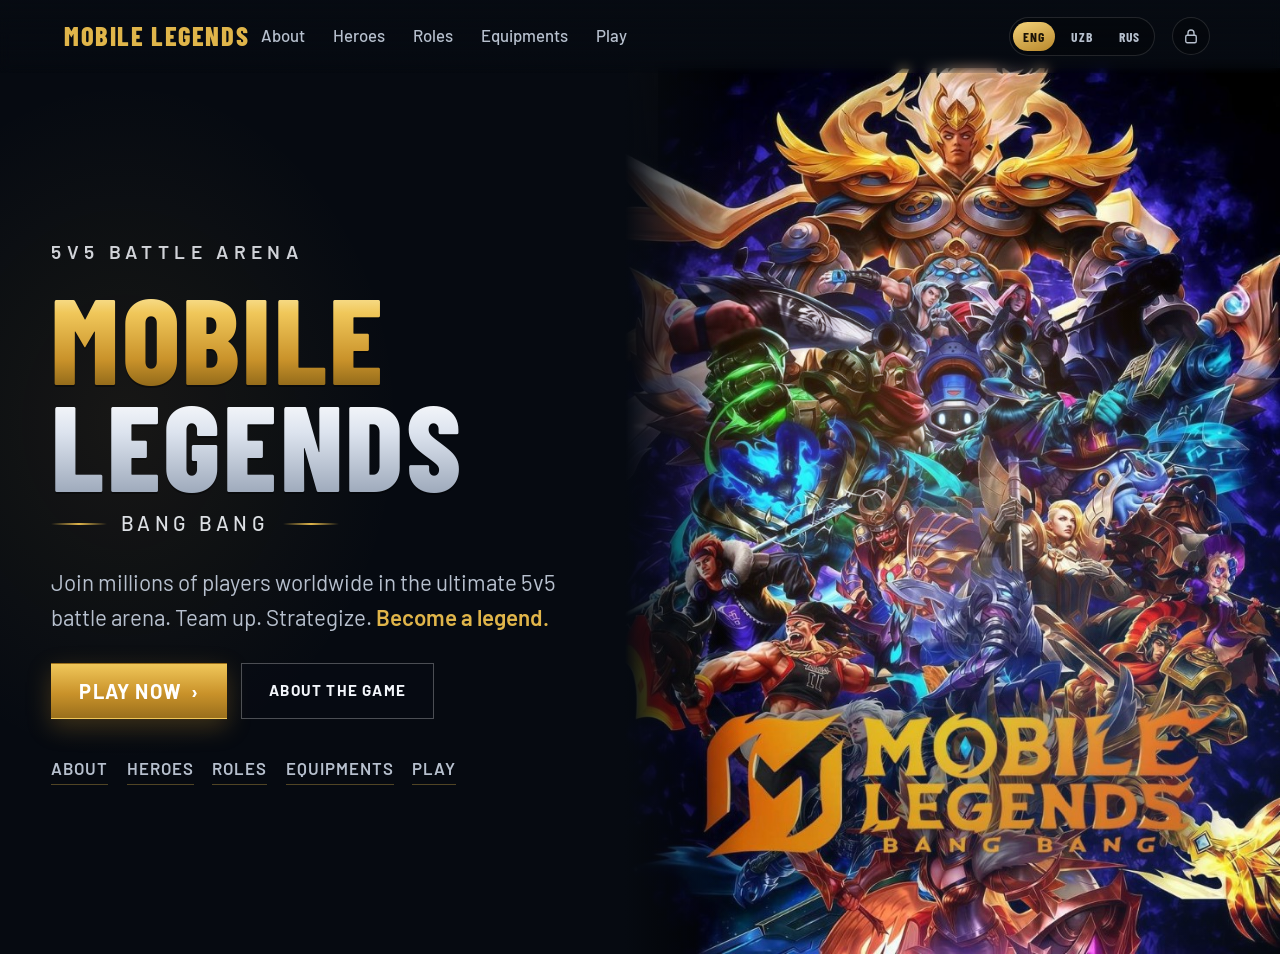
==== index.html @ d1e8678b "Add Mobile Legends fan site with admin panel." ====
<!DOCTYPE html>
<html lang="en">
<head>
  <meta charset="UTF-8" />
  <meta name="viewport" content="width=device-width, initial-scale=1.0" />
  <title>Mobile Legends — Bang Bang</title>
  <meta name="description" content="Mobile Legends: Bang Bang — the ultimate 5v5 battle arena." />
  <link rel="preconnect" href="https://fonts.googleapis.com" />
  <link rel="preconnect" href="https://fonts.gstatic.com" crossorigin />
  <link href="https://fonts.googleapis.com/css2?family=Barlow+Condensed:wght@600;700;800&family=Barlow:wght@300;400;500;600;700&display=swap" rel="stylesheet" />
  <link rel="stylesheet" href="styles.css?v=admin-ico1" />
</head>
<body class="page-home">
  <header class="site-header">
    <a class="logo" href="index.html">Mobile Legends</a>
    <nav class="nav" id="mainNav">
      <a href="oyun.html" data-i18n="nav_about">About</a>
      <a href="qahramonlar.html" data-i18n="nav_heroes">Heroes</a>
      <a href="rollar.html" data-i18n="nav_roles">Roles</a>
      <a href="guide.html" data-i18n="nav_equip">Equipments</a>
      <a href="boshlash.html" data-i18n="nav_play">Play</a>
    </nav>
    <div class="lang-switch" role="group" aria-label="Language">
      <span class="lang-switch-label">Language</span>
      <button type="button" class="lang-btn" data-lang="en" aria-pressed="true">ENG</button>
      <button type="button" class="lang-btn" data-lang="uz" aria-pressed="false">UZB</button>
      <button type="button" class="lang-btn" data-lang="ru" aria-pressed="false">RUS</button>
    </div>
    <button class="menu-btn" type="button" id="menuBtn" aria-label="Menu" aria-expanded="false" aria-controls="mainNav">
      <span></span><span></span><span></span>
    </button>
  </header>

  <main>
    <section class="stage">
      <div class="stage-left">
        <div class="copy">
          <p class="eyebrow" data-i18n="eyebrow">5V5 Battle Arena</p>
          <h1 class="title">
            <span class="title-gold">Mobile</span>
            <span class="title-silver">Legends</span>
          </h1>
          <p class="bang"><span></span> Bang Bang <span></span></p>
          <p class="lead" data-i18n-lead>
            Join millions of players worldwide in the ultimate 5v5 battle arena.
            Team up. Strategize. <em>Become a legend.</em>
          </p>
          <div class="actions">
            <a class="btn btn-play" href="boshlash.html"><span data-i18n="btn_play">Play Now</span> <span data-i18n-keep>›</span></a>
            <a class="btn btn-store" href="oyun.html" data-i18n="btn_about">About the Game</a>
          </div>
          <div class="home-links">
            <a href="oyun.html" data-i18n="nav_about">About</a>
            <a href="qahramonlar.html" data-i18n="nav_heroes">Heroes</a>
            <a href="rollar.html" data-i18n="nav_roles">Roles</a>
            <a href="guide.html" data-i18n="nav_equip">Equipments</a>
            <a href="boshlash.html" data-i18n="nav_play">Play</a>
          </div>
        </div>
      </div>
      <div class="stage-right" aria-hidden="true">
        <img class="poster" src="images/heroes-poster.png" alt="" />
        <div class="poster-glow"></div>
        <div class="poster-shine"></div>
        <div class="fx-embers">
          <span></span><span></span><span></span><span></span>
          <span></span><span></span><span></span><span></span>
        </div>
      </div>
    </section>
  </main>

  <script src="script.js"></script>
  <script src="i18n.js?v=admin-ico1"></script>
</body>
</html>
---- styles.css ----
:root {
  --bg: #070b12;
  --bg-2: #0c121c;
  --ink: #f3f6fb;
  --muted: #b7c0ce;
  --gold: #e0b54a;
  --gold-2: #f3d27a;
  --gold-deep: #b8872a;
  --teal: #2ec4b6;
  --line: rgba(255, 255, 255, 0.12);
  --font-display: "Barlow Condensed", sans-serif;
  --font-body: "Barlow", sans-serif;
  --pad: clamp(1.5rem, 5vw, 4.5rem);
  --max: 1480px;
}

*,
*::before,
*::after {
  box-sizing: border-box;
  margin: 0;
  padding: 0;
}

html {
  scroll-behavior: smooth;
}

body {
  font-family: var(--font-body);
  color: var(--ink);
  background: var(--bg);
  overflow-x: hidden;
  line-height: 1.55;
}

a {
  color: inherit;
  text-decoration: none;
}

img {
  display: block;
  max-width: 100%;
}

/* Top nav — birinchi versiya */
.site-header {
  position: fixed;
  top: 0;
  left: 0;
  right: 0;
  z-index: 40;
  display: flex;
  align-items: center;
  justify-content: space-between;
  gap: 0.75rem;
  padding: 1rem var(--pad);
  background: linear-gradient(180deg, rgba(7, 11, 18, 0.95), rgba(7, 11, 18, 0));
  backdrop-filter: blur(6px);
}

.logo {
  font-family: var(--font-display);
  font-size: 1.65rem;
  font-weight: 800;
  letter-spacing: 0.06em;
  text-transform: uppercase;
  color: var(--gold);
}

.nav {
  display: flex;
  gap: 1.75rem;
  font-size: 1.05rem;
  font-weight: 500;
  color: var(--muted);
}

.nav a {
  cursor: pointer;
  padding: 0.35rem 0;
  border-bottom: 2px solid transparent;
  transition: color 0.2s ease, border-color 0.2s ease;
}

.nav a:hover,
.nav a.is-active {
  color: var(--gold);
  border-bottom-color: var(--gold);
}

.menu-btn {
  display: none;
  width: 42px;
  height: 42px;
  border: 1px solid var(--line);
  background: transparent;
  border-radius: 8px;
  flex-direction: column;
  justify-content: center;
  align-items: center;
  gap: 5px;
  cursor: pointer;
}

.menu-btn span {
  width: 18px;
  height: 2px;
  background: var(--ink);
}

.lang-switch {
  display: inline-flex;
  align-items: center;
  gap: 0.35rem;
  margin-left: auto;
  margin-right: 0.35rem;
  padding: 0.2rem;
  border: 1px solid var(--line);
  border-radius: 999px;
  background: rgba(0, 0, 0, 0.25);
  flex-shrink: 0;
}

.lang-switch-label {
  display: none;
}

.lang-btn {
  appearance: none;
  border: 0;
  background: transparent;
  color: var(--muted);
  font-family: var(--font-display);
  font-size: 0.85rem;
  font-weight: 700;
  letter-spacing: 0.06em;
  padding: 0.4rem 0.65rem;
  border-radius: 999px;
  cursor: pointer;
  transition: color 0.15s ease, background 0.15s ease;
}

.lang-btn:hover {
  color: var(--ink);
}

.lang-btn.is-active {
  color: #1a1206;
  background: linear-gradient(160deg, var(--gold-2), var(--gold-deep));
}

.admin-entry {
  display: inline-flex;
  align-items: center;
  justify-content: center;
  width: 38px;
  height: 38px;
  margin-right: 0.35rem;
  flex-shrink: 0;
  border: 1px solid var(--line);
  border-radius: 999px;
  background: rgba(0, 0, 0, 0.25);
  color: var(--muted);
  transition: color 0.15s ease, border-color 0.15s ease, background 0.15s ease;
}

.admin-entry:hover,
.admin-entry:focus-visible {
  color: var(--gold);
  border-color: rgba(224, 181, 74, 0.55);
  background: rgba(224, 181, 74, 0.1);
}

.admin-entry svg {
  display: block;
}

.site-header.solid {
  background: rgba(7, 11, 18, 0.96);
  border-bottom: 1px solid var(--line);
}

.page {
  padding-top: 4.5rem;
  min-height: calc(100svh - 4.5rem);
}

.page-nav {
  display: flex;
  flex-wrap: wrap;
  gap: 0.85rem;
  margin-top: 2.5rem;
}

.home-links {
  display: flex;
  flex-wrap: wrap;
  gap: 1.15rem;
  margin-top: 2.25rem;
}

.home-links a {
  font-size: 1.05rem;
  font-weight: 600;
  letter-spacing: 0.06em;
  text-transform: uppercase;
  color: var(--muted);
  border-bottom: 1px solid rgba(224, 181, 74, 0.35);
  padding-bottom: 0.2rem;
}

.home-links a:hover {
  color: var(--gold);
}

@media (max-width: 720px) {
  .menu-btn {
    display: flex;
  }

  .lang-btn {
    font-size: 0.75rem;
    padding: 0.35rem 0.5rem;
  }

  .nav {
    display: none;
    position: absolute;
    top: 100%;
    left: 0;
    right: 0;
    flex-direction: column;
    gap: 0;
    padding: 0.5rem 0 1rem;
    background: rgba(7, 11, 18, 0.97);
    border-bottom: 1px solid var(--line);
  }

  .site-header.nav-open .nav {
    display: flex;
  }

  .nav a {
    padding: 0.9rem var(--pad);
    border-bottom: 1px solid var(--line);
  }

  .nav a.is-active {
    border-bottom-color: var(--line);
    background: rgba(224, 181, 74, 0.08);
  }
}

/* Hero stage — two columns, no empty middle */
.stage {
  position: relative;
  min-height: 100svh;
  display: grid;
  grid-template-columns: minmax(0, 1.05fr) minmax(0, 1.1fr);
  align-items: stretch;
  overflow: hidden;
  background: #060a11;
  padding-top: 4.25rem;
}

.stage-left {
  display: flex;
  align-items: center;
  background:
    radial-gradient(ellipse 80% 70% at 20% 40%, rgba(224, 181, 74, 0.08), transparent 55%),
    #060a11;
  z-index: 2;
}

.stage-right {
  position: relative;
  min-height: 100%;
  overflow: hidden;
  background: #0a1018;
}

.stage-right::before {
  content: "";
  position: absolute;
  inset: 0;
  z-index: 2;
  pointer-events: none;
  background: linear-gradient(90deg, #060a11 0%, transparent 18%);
}

.poster,
.poster-wrap .poster {
  width: 100%;
  height: 100%;
  object-fit: cover;
  object-position: center top;
  transform-origin: 55% 35%;
  will-change: transform, filter;
  animation: posterKenBurns 18s ease-in-out infinite alternate;
}

.poster-wrap {
  position: absolute;
  inset: 0;
}

.poster-glow {
  position: absolute;
  inset: -10%;
  pointer-events: none;
  z-index: 1;
  background:
    radial-gradient(circle at 45% 40%, rgba(255, 140, 40, 0.22), transparent 42%),
    radial-gradient(circle at 70% 70%, rgba(80, 140, 255, 0.18), transparent 45%);
  animation: glowPulse 5s ease-in-out infinite alternate;
  mix-blend-mode: screen;
}

.poster-shine {
  position: absolute;
  top: -20%;
  left: -40%;
  width: 45%;
  height: 140%;
  pointer-events: none;
  z-index: 1;
  background: linear-gradient(
    105deg,
    transparent 35%,
    rgba(255, 255, 255, 0.08) 48%,
    rgba(255, 220, 140, 0.14) 50%,
    rgba(255, 255, 255, 0.06) 52%,
    transparent 65%
  );
  animation: shineSweep 7s ease-in-out infinite;
}

.fx-embers {
  position: absolute;
  inset: 0;
  pointer-events: none;
  z-index: 1;
  overflow: hidden;
}

.fx-embers span {
  position: absolute;
  bottom: -8%;
  width: 5px;
  height: 5px;
  border-radius: 50%;
  background: radial-gradient(circle, #ffe29a, #e0b54a 50%, transparent 70%);
  box-shadow: 0 0 10px rgba(224, 181, 74, 0.7);
  opacity: 0;
  animation: emberRise 7s linear infinite;
}

.fx-embers span:nth-child(1) { left: 18%; animation-delay: 0s; animation-duration: 6.5s; }
.fx-embers span:nth-child(2) { left: 32%; width: 4px; height: 4px; animation-delay: 1.2s; animation-duration: 8s; }
.fx-embers span:nth-child(3) { left: 48%; animation-delay: 2.1s; animation-duration: 7.2s; }
.fx-embers span:nth-child(4) { left: 62%; width: 6px; height: 6px; animation-delay: 0.6s; animation-duration: 9s; }
.fx-embers span:nth-child(5) { left: 74%; animation-delay: 3.4s; animation-duration: 6.8s; }
.fx-embers span:nth-child(6) { left: 84%; width: 3px; height: 3px; animation-delay: 4.2s; animation-duration: 7.5s; }
.fx-embers span:nth-child(7) { left: 40%; animation-delay: 5s; animation-duration: 8.4s; }
.fx-embers span:nth-child(8) { left: 56%; width: 4px; height: 4px; animation-delay: 2.8s; animation-duration: 6.2s; }

.stage-bg,
.stage-shade,
.stage-vignette {
  display: none;
}

.copy {
  position: relative;
  z-index: 3;
  width: 100%;
  max-width: 720px;
  padding: clamp(2.5rem, 5vw, 4.5rem) clamp(1.5rem, 4vw, 3.5rem);
  animation: rise 0.9s ease-out both;
}

.eyebrow {
  font-size: clamp(1rem, 1.5vw, 1.2rem);
  font-weight: 600;
  letter-spacing: 0.28em;
  text-transform: uppercase;
  color: rgba(243, 246, 251, 0.85);
  margin-bottom: 1rem;
}

.title {
  font-family: var(--font-display);
  font-weight: 800;
  line-height: 0.88;
  text-transform: uppercase;
  font-size: clamp(4.6rem, 9.5vw, 7.8rem);
  letter-spacing: 0.02em;
}

.title-gold {
  display: block;
  background: linear-gradient(180deg, #fff1b8 0%, #f0c75a 28%, #c9922a 72%, #8a6418 100%);
  -webkit-background-clip: text;
  background-clip: text;
  color: transparent;
  filter: drop-shadow(0 2px 0 rgba(0, 0, 0, 0.35));
}

.title-silver {
  display: block;
  background: linear-gradient(180deg, #ffffff 0%, #dce3ee 40%, #9aa6b8 100%);
  -webkit-background-clip: text;
  background-clip: text;
  color: transparent;
  filter: drop-shadow(0 2px 0 rgba(0, 0, 0, 0.35));
}

.bang {
  display: flex;
  align-items: center;
  gap: 0.85rem;
  margin-top: 0.7rem;
  font-size: clamp(1.05rem, 1.6vw, 1.3rem);
  font-weight: 500;
  letter-spacing: 0.22em;
  text-transform: uppercase;
  color: rgba(243, 246, 251, 0.9);
}

.bang span {
  display: block;
  width: 56px;
  height: 2px;
  background: linear-gradient(90deg, transparent, var(--gold), transparent);
}

.lead {
  margin-top: 1.6rem;
  max-width: 38rem;
  color: var(--muted);
  font-size: clamp(1.15rem, 1.8vw, 1.4rem);
  font-weight: 400;
  line-height: 1.55;
}

.lead em {
  font-style: normal;
  font-weight: 600;
  color: var(--gold);
}

.actions,
.cta-actions {
  display: flex;
  flex-wrap: wrap;
  gap: 0.85rem;
  margin-top: 1.75rem;
}

.btn {
  display: inline-flex;
  align-items: center;
  justify-content: center;
  gap: 0.55rem;
  min-height: 56px;
  padding: 0.9rem 1.7rem;
  font-family: var(--font-body);
  font-size: 0.95rem;
  font-weight: 700;
  letter-spacing: 0.08em;
  text-transform: uppercase;
  border: 1px solid transparent;
  transition: transform 0.2s ease, filter 0.2s ease, border-color 0.2s ease;
}

.btn:hover {
  transform: translateY(-2px);
}

.btn-play {
  color: #fff;
  background: linear-gradient(180deg, #f0c75a, #c9922a 55%, #9a6f1c);
  box-shadow: 0 8px 24px rgba(201, 146, 42, 0.28);
}

.btn-play span {
  font-size: 1.25rem;
  line-height: 1;
}

.btn-store {
  color: var(--ink);
  border-color: rgba(255, 255, 255, 0.28);
  background: rgba(8, 12, 20, 0.55);
}

.btn-store:hover {
  border-color: rgba(240, 199, 90, 0.55);
}

/* Sections */
.section {
  padding: clamp(4rem, 10vw, 7rem) var(--pad);
  position: relative;
}

.section-inner {
  max-width: var(--max);
  margin: 0 auto;
}

.section-eyebrow {
  font-size: 0.95rem;
  font-weight: 600;
  letter-spacing: 0.18em;
  text-transform: uppercase;
  color: var(--teal);
  margin-bottom: 0.85rem;
}

.section h2 {
  font-family: var(--font-display);
  font-size: clamp(2.6rem, 5.5vw, 4rem);
  letter-spacing: 0.04em;
  line-height: 1;
  max-width: 18ch;
  font-weight: 700;
  text-transform: uppercase;
}

.section-lead {
  margin-top: 1.15rem;
  max-width: 48rem;
  color: var(--muted);
  font-weight: 400;
  font-size: clamp(1.12rem, 1.6vw, 1.35rem);
  line-height: 1.6;
}

.about {
  background: linear-gradient(180deg, transparent, rgba(12, 18, 28, 0.9)), var(--bg);
}

.traits {
  list-style: none;
  display: grid;
  grid-template-columns: repeat(3, 1fr);
  gap: 2rem;
  margin-top: 3rem;
  padding-top: 2rem;
  border-top: 1px solid var(--line);
}

.traits strong {
  display: block;
  font-size: 1.05rem;
  margin-bottom: 0.4rem;
  color: var(--gold);
}

.traits span {
  color: var(--muted);
  font-size: 0.95rem;
  font-weight: 300;
}

.heroes {
  background:
    radial-gradient(ellipse 60% 40% at 100% 0%, rgba(46, 196, 182, 0.08), transparent),
    var(--bg-2);
}

.hero-strip {
  display: grid;
  grid-template-columns: repeat(3, 1fr);
  gap: 0;
  margin-top: 3rem;
  border-top: 1px solid var(--line);
}

.hero-chip {
  padding: 1.75rem 1.25rem 1.75rem 0;
  border-bottom: 1px solid var(--line);
  opacity: 0;
  transform: translateY(18px);
  transition: opacity 0.6s ease, transform 0.6s ease;
}

.hero-chip:nth-child(odd) {
  padding-right: 1.75rem;
  border-right: 1px solid var(--line);
}

.hero-chip:nth-child(even) {
  padding-left: 1.75rem;
}

.hero-chip:nth-child(3n) {
  border-right: none;
}

.hero-chip.is-visible {
  opacity: 1;
  transform: none;
}

.chip-img {
  width: 100%;
  aspect-ratio: 1;
  object-fit: cover;
  object-position: top center;
  margin-bottom: 1rem;
  background: #0a1018;
}

.chip-role {
  display: block;
  font-size: 0.75rem;
  letter-spacing: 0.14em;
  text-transform: uppercase;
  color: var(--teal);
  margin-bottom: 0.5rem;
}

.hero-chip h3 {
  font-family: var(--font-display);
  font-size: 1.85rem;
  letter-spacing: 0.06em;
  font-weight: 700;
  text-transform: uppercase;
  margin-bottom: 0.4rem;
}

.hero-chip p {
  color: var(--muted);
  font-size: 0.95rem;
  font-weight: 300;
}

.roles {
  background: var(--bg);
}

.role-list {
  list-style: none;
  margin-top: 3rem;
  border-top: 1px solid var(--line);
}

.role-list li {
  display: grid;
  grid-template-columns: 4.5rem 1fr;
  gap: 1.5rem;
  align-items: baseline;
  padding: 1.5rem 0;
  border-bottom: 1px solid var(--line);
  opacity: 0;
  transform: translateX(-12px);
  transition: opacity 0.55s ease, transform 0.55s ease;
}

.role-list li.is-visible {
  opacity: 1;
  transform: none;
}

.role-num {
  font-family: var(--font-display);
  font-size: 1.5rem;
  letter-spacing: 0.06em;
  color: var(--gold);
}

.role-list h3 {
  font-size: 1.15rem;
  font-weight: 600;
  margin-bottom: 0.25rem;
}

.role-list p {
  color: var(--muted);
  font-weight: 300;
  font-size: 0.95rem;
}

.cta {
  background:
    radial-gradient(ellipse 70% 80% at 50% 100%, rgba(232, 184, 74, 0.16), transparent 55%),
    linear-gradient(180deg, var(--bg-2), #0a1018);
  text-align: center;
}

.cta-inner {
  display: flex;
  flex-direction: column;
  align-items: center;
}

.brand-sm {
  font-family: var(--font-display);
  font-size: clamp(1.6rem, 4vw, 2.4rem);
  font-weight: 800;
  letter-spacing: 0.08em;
  text-transform: uppercase;
  color: var(--gold);
  line-height: 1.1;
}

.cta h2 {
  max-width: none;
  margin-top: 0.5rem;
}

.cta .section-lead {
  margin-inline: auto;
  margin-bottom: 0.5rem;
}

.cta-actions {
  justify-content: center;
}

.site-footer {
  padding: 1.5rem var(--pad) 2.5rem;
  text-align: center;
  color: var(--muted);
  font-size: 0.85rem;
  border-top: 1px solid var(--line);
}

.site-footer span {
  color: var(--gold);
  font-weight: 700;
}

@keyframes rise {
  from {
    opacity: 0;
    transform: translateY(18px);
  }
  to {
    opacity: 1;
    transform: none;
  }
}

@keyframes posterKenBurns {
  0% {
    transform: scale(1.05) translate3d(0, 0, 0);
    filter: brightness(1) saturate(1.05);
  }
  50% {
    transform: scale(1.14) translate3d(-2.5%, -1.5%, 0);
    filter: brightness(1.08) saturate(1.15);
  }
  100% {
    transform: scale(1.1) translate3d(-4%, 1%, 0);
    filter: brightness(1.03) saturate(1.1);
  }
}

@keyframes glowPulse {
  from { opacity: 0.45; transform: scale(1); }
  to { opacity: 0.9; transform: scale(1.08); }
}

@keyframes shineSweep {
  0%, 25% { transform: translateX(0) skewX(-12deg); opacity: 0; }
  40% { opacity: 1; }
  70%, 100% { transform: translateX(280%) skewX(-12deg); opacity: 0; }
}

@keyframes emberRise {
  0% {
    transform: translate3d(0, 0, 0) scale(0.6);
    opacity: 0;
  }
  12% { opacity: 0.9; }
  100% {
    transform: translate3d(-30px, -110vh, 0) scale(1.2);
    opacity: 0;
  }
}

@media (max-width: 980px) {
  .stage {
    grid-template-columns: 1fr;
    min-height: auto;
  }

  .stage-right {
    min-height: 48vh;
    order: -1;
  }

  .stage-right::before {
    background: linear-gradient(180deg, transparent 40%, #060a11 100%);
  }

  .copy {
    max-width: 100%;
    padding-bottom: 3rem;
  }

  .traits,
  .hero-strip {
    grid-template-columns: 1fr;
  }

  .hero-chip,
  .hero-chip:nth-child(odd),
  .hero-chip:nth-child(even) {
    padding: 1.5rem 0;
    border-right: none;
  }
}

@media (prefers-reduced-motion: reduce) {
  .poster,
  .poster-glow,
  .poster-shine,
  .fx-embers span {
    animation: none !important;
  }
}

@media (max-width: 640px) {
  .title {
    font-size: clamp(3.4rem, 18vw, 5rem);
  }

  .actions {
    flex-direction: column;
    align-items: stretch;
  }

  .btn {
    width: 100%;
  }
}

.page .hero-chip,
.page .role-list li {
  opacity: 1;
  transform: none;
}

/* ===== About the Game page ===== */
.about-page {
  background:
    radial-gradient(ellipse 80% 40% at 50% 0%, rgba(90, 60, 180, 0.18), transparent 55%),
    var(--bg);
}

.about-page h1 {
  font-family: var(--font-display);
  font-size: clamp(3.2rem, 7.5vw, 5.2rem);
  font-weight: 800;
  text-transform: uppercase;
  letter-spacing: 0.03em;
  line-height: 1;
  max-width: 20ch;
}

.about-page .section-lead.wide {
  max-width: 60rem;
  font-size: clamp(1.25rem, 2vw, 1.55rem);
  line-height: 1.65;
}

.about-block {
  padding: clamp(3.25rem, 8vw, 5.75rem) var(--pad);
  border-bottom: 1px solid var(--line);
}

.about-page .section-inner {
  max-width: min(var(--max), 96vw);
}

.about-page .section-eyebrow {
  font-size: 1.05rem;
}

.about-page h2 {
  font-size: clamp(2.4rem, 5vw, 3.6rem);
}

.about-block:nth-child(even) {
  background: rgba(12, 18, 28, 0.55);
}

.about-hero-row {
  display: grid;
  grid-template-columns: 1.1fr 0.9fr;
  gap: 1.5rem;
  margin-top: 2rem;
  align-items: end;
}

.fact-grid {
  list-style: none;
  display: grid;
  grid-template-columns: 1fr 1fr;
  gap: 0.85rem;
}

.fact-grid li {
  padding: 1.2rem 1.15rem;
  border: 1px solid var(--line);
  border-radius: 10px;
  background: rgba(255, 255, 255, 0.03);
}

.fact-grid span {
  display: block;
  font-size: 0.88rem;
  letter-spacing: 0.1em;
  text-transform: uppercase;
  color: var(--muted);
  margin-bottom: 0.4rem;
}

.fact-grid strong {
  color: var(--gold);
  font-size: 1.25rem;
}

.about-cast {
  display: grid;
  grid-template-columns: repeat(3, 1fr);
  gap: 0.75rem;
  align-items: stretch;
}

.about-cast-card {
  margin: 0;
  min-height: 240px;
  aspect-ratio: 3/4;
  border-radius: 12px;
  border: 1px solid rgba(224, 181, 74, 0.35);
  background: #0a1018;
  overflow: hidden;
  box-shadow:
    inset 0 0 0 1px rgba(255, 255, 255, 0.04),
    0 8px 24px rgba(0, 0, 0, 0.35);
}

.about-cast-card img {
  width: 100%;
  height: 100%;
  object-fit: cover;
  object-position: center 12%;
  display: block;
}

.how-list {
  list-style: none;
  margin-top: 2rem;
  display: grid;
  gap: 0.85rem;
}

.how-list li {
  display: grid;
  grid-template-columns: 3.4rem 1fr;
  gap: 1.15rem;
  align-items: start;
  padding: 1.2rem 0;
  border-bottom: 1px solid var(--line);
}

.how-num {
  width: 3rem;
  height: 3rem;
  display: grid;
  place-items: center;
  border-radius: 50%;
  font-family: var(--font-display);
  font-size: 1.4rem;
  font-weight: 800;
  color: #1a1206;
  background: linear-gradient(160deg, var(--gold-2), var(--gold-deep));
}

.how-list h3 {
  font-size: 1.45rem;
  margin-bottom: 0.35rem;
}

.how-list p {
  color: var(--muted);
  font-size: 1.2rem;
  line-height: 1.6;
}

.map-layout {
  display: grid;
  grid-template-columns: 1.1fr 1fr;
  gap: 1.5rem;
  margin-top: 2rem;
  align-items: start;
}

.map-visual {
  position: relative;
  aspect-ratio: 1.15;
  border-radius: 14px;
  border: 1px solid var(--line);
  background:
    radial-gradient(circle at 20% 50%, rgba(46, 196, 182, 0.15), transparent 35%),
    radial-gradient(circle at 80% 50%, rgba(224, 181, 74, 0.12), transparent 35%),
    linear-gradient(160deg, #10182a, #0a1018);
  overflow: hidden;
}

.map-visual .lane {
  position: absolute;
  left: 12%;
  right: 12%;
  height: 10%;
  border-radius: 999px;
  background: rgba(90, 140, 255, 0.18);
  border: 1px solid rgba(120, 160, 255, 0.25);
}

.map-visual .lane.top { top: 18%; transform: rotate(-12deg); }
.map-visual .lane.mid { top: 45%; }
.map-visual .lane.bot { bottom: 18%; transform: rotate(12deg); }

.map-visual .base {
  position: absolute;
  top: 42%;
  width: 14%;
  aspect-ratio: 1;
  border-radius: 8px;
  display: grid;
  place-items: center;
  font-size: 0.65rem;
  font-weight: 700;
  letter-spacing: 0.04em;
  text-transform: uppercase;
}

.map-visual .base.left {
  left: 4%;
  background: rgba(46, 196, 182, 0.35);
  border: 1px solid rgba(46, 196, 182, 0.6);
}

.map-visual .base.right {
  right: 4%;
  background: rgba(224, 181, 74, 0.3);
  border: 1px solid rgba(224, 181, 74, 0.55);
}

.map-visual .obj {
  position: absolute;
  padding: 0.25rem 0.5rem;
  border-radius: 999px;
  font-size: 0.65rem;
  font-weight: 700;
  text-transform: uppercase;
  letter-spacing: 0.04em;
}

.map-visual .turtle {
  top: 28%;
  left: 46%;
  background: rgba(80, 200, 120, 0.35);
}

.map-visual .lord {
  bottom: 28%;
  left: 46%;
  background: rgba(180, 90, 255, 0.35);
}

.map-visual .tag {
  position: absolute;
  width: 22px;
  height: 22px;
  border-radius: 50%;
  display: grid;
  place-items: center;
  font-size: 0.7rem;
  font-weight: 800;
  background: var(--gold);
  color: #1a1206;
}

.tag.t1 { left: 7%; top: 40%; }
.tag.t2 { left: 28%; top: 14%; }
.tag.t3 { left: 48%; top: 42%; }
.tag.t4 { left: 28%; bottom: 14%; }
.tag.t5 { left: 38%; top: 32%; }
.tag.t6 { left: 52%; top: 26%; }
.tag.t7 { left: 52%; bottom: 26%; }
.tag.t8 { left: 62%; top: 36%; }
.tag.t9 { right: 18%; top: 42%; }
.tag.t10 { right: 6%; top: 40%; }

.map-legend {
  list-style: none;
  display: grid;
  gap: 0.55rem;
}

.map-legend li {
  display: grid;
  grid-template-columns: 1.6rem 1fr;
  gap: 0.65rem;
  align-items: start;
}

.map-legend span {
  width: 1.4rem;
  height: 1.4rem;
  border-radius: 50%;
  display: grid;
  place-items: center;
  font-size: 0.72rem;
  font-weight: 800;
  background: rgba(224, 181, 74, 0.2);
  color: var(--gold);
}

.map-legend strong {
  display: block;
  font-size: 0.88rem;
}

.map-legend p {
  color: var(--muted);
  font-size: 0.8rem;
}

.mode-grid,
.role-grid,
.obj-grid {
  display: grid;
  grid-template-columns: repeat(2, minmax(0, 1fr));
  gap: 0.85rem;
  margin-top: 1.75rem;
}

.mode-grid article,
.role-grid article,
.obj-grid article {
  padding: 1.15rem;
  border: 1px solid var(--line);
  border-radius: 12px;
  background: rgba(255, 255, 255, 0.03);
}

.mode-grid h3,
.role-grid h3,
.obj-grid h3 {
  color: var(--gold);
  margin-bottom: 0.4rem;
  font-size: 1.25rem;
  font-size: 1.05rem;
}

.mode-grid p,
.role-grid p,
.obj-grid p {
  color: var(--muted);
  font-size: 1.08rem;
  line-height: 1.55;
}

.rank-track {
  display: flex;
  flex-wrap: wrap;
  gap: 0.65rem;
  margin-top: 1.5rem;
}

.rank-pill {
  appearance: none;
  font: inherit;
  color: inherit;
  cursor: pointer;
  min-width: 7.5rem;
  padding: 0.75rem 0.9rem 0.85rem;
  border-radius: 12px;
  border: 1px solid var(--line);
  background: rgba(255, 255, 255, 0.03);
  text-align: center;
  transition: border-color 0.2s ease, background 0.2s ease, transform 0.2s ease;
  display: grid;
  justify-items: center;
  gap: 0.25rem;
}

.rank-pill img {
  width: 72px;
  height: 84px;
  object-fit: contain;
  object-position: center bottom;
  display: block;
  overflow: visible;
  filter: drop-shadow(0 4px 10px rgba(0, 0, 0, 0.45));
  pointer-events: none;
}

.rank-pill {
  overflow: visible;
}

.rank-pill:hover {
  border-color: rgba(224, 181, 74, 0.45);
  transform: translateY(-2px);
}

.rank-pill strong {
  display: block;
  font-size: 0.95rem;
}

.rank-pill span {
  color: var(--muted);
  font-size: 0.8rem;
}

.rank-pill.mythic {
  border-color: rgba(224, 181, 74, 0.45);
  background: rgba(224, 181, 74, 0.08);
}

.rank-pill.is-active {
  border-color: var(--gold);
  background: rgba(224, 181, 74, 0.16);
  box-shadow: 0 0 0 1px rgba(224, 181, 74, 0.25);
}

.rank-hint {
  margin-top: 1.25rem;
  color: var(--muted);
  font-size: 1.05rem;
}

.rank-detail[hidden],
.rank-hint[hidden] {
  display: none !important;
}

.rank-detail {
  display: grid;
  grid-template-columns: 240px 1fr;
  gap: 1.75rem;
  align-items: center;
  margin-top: 1.5rem;
  padding: 1.5rem 1.35rem;
  border: 1px solid var(--line);
  border-radius: 14px;
  background: rgba(255, 255, 255, 0.03);
}

.rank-detail-img {
  width: 220px;
  height: 220px;
  object-fit: contain;
  object-position: center;
  background: transparent;
  border: none;
  border-radius: 0;
  padding: 0;
  filter: drop-shadow(0 10px 24px rgba(0, 0, 0, 0.55))
    drop-shadow(0 0 18px rgba(224, 181, 74, 0.18));
}

.rank-detail-tier {
  margin: 0 0 0.25rem !important;
  color: var(--teal) !important;
  font-size: 0.85rem !important;
  font-weight: 700;
  letter-spacing: 0.08em;
  text-transform: uppercase;
}

.rank-detail-body h3 {
  font-family: var(--font-display);
  font-size: clamp(1.8rem, 3vw, 2.4rem);
  letter-spacing: 0.04em;
  text-transform: uppercase;
  color: var(--gold);
  margin-bottom: 0.55rem;
}

.rank-detail-body > p {
  color: var(--muted);
  font-size: 1.05rem;
  line-height: 1.55;
  margin-bottom: 0.85rem;
}

.rank-facts {
  list-style: none;
  display: grid;
  gap: 0.45rem;
}

.rank-facts li {
  position: relative;
  padding-left: 1.1rem;
  color: var(--ink);
  font-size: 1rem;
  line-height: 1.4;
}

.rank-facts li::before {
  content: "";
  position: absolute;
  left: 0;
  top: 0.55em;
  width: 0.45rem;
  height: 0.45rem;
  border-radius: 50%;
  background: var(--gold);
}

@media (max-width: 700px) {
  .rank-detail {
    grid-template-columns: 1fr;
    justify-items: center;
    text-align: center;
  }

  .rank-facts li {
    text-align: left;
  }
}

.tips-list {
  list-style: none;
  margin-top: 1.75rem;
  display: grid;
  gap: 0.75rem;
}

.tips-list li {
  position: relative;
  padding: 0.95rem 1rem 0.95rem 2.6rem;
  border: 1px solid var(--line);
  border-radius: 10px;
  background: rgba(255, 255, 255, 0.03);
}

.tips-list li::before {
  content: "?";
  position: absolute;
  left: 0.9rem;
  top: 50%;
  transform: translateY(-50%);
  color: var(--gold);
  font-weight: 800;
}

.pop-heroes {
  display: grid;
  grid-template-columns: repeat(5, minmax(0, 1fr));
  gap: 0.85rem;
  margin-top: 1.75rem;
}

.pop-heroes article {
  border: 1px solid var(--line);
  border-radius: 12px;
  overflow: hidden;
  background: #0a1018;
}

.pop-heroes img {
  width: 100%;
  aspect-ratio: 3/4;
  object-fit: cover;
  object-position: top;
}

.pop-heroes h3 {
  padding: 0.65rem 0.5rem 0.8rem;
  text-align: center;
  font-size: 0.88rem;
  font-family: var(--font-display);
  letter-spacing: 0.04em;
  text-transform: uppercase;
}

.more-link {
  margin-top: 1.25rem;
}

.more-link a {
  color: var(--gold);
  font-weight: 700;
}

.about-cta {
  text-align: center;
  background:
    radial-gradient(ellipse 70% 80% at 50% 100%, rgba(120, 80, 220, 0.2), transparent 55%),
    linear-gradient(180deg, transparent, #0a1018);
}

.about-cta blockquote {
  font-family: var(--font-display);
  font-size: clamp(1.4rem, 3.5vw, 2rem);
  letter-spacing: 0.04em;
  text-transform: uppercase;
  max-width: 28ch;
  margin: 0 auto 1.75rem;
  color: var(--ink);
}

.world-stats {
  list-style: none;
  display: grid;
  grid-template-columns: repeat(4, minmax(0, 1fr));
  gap: 0.85rem;
  margin: 0 auto 1.5rem;
  max-width: 720px;
}

.world-stats li {
  padding: 0.9rem 0.5rem;
  border: 1px solid var(--line);
  border-radius: 10px;
}

.world-stats strong {
  display: block;
  color: var(--gold);
  font-size: 1.2rem;
}

.world-stats span {
  color: var(--muted);
  font-size: 0.78rem;
}

@media (max-width: 900px) {
  .about-hero-row,
  .map-layout {
    grid-template-columns: 1fr;
  }

  .pop-heroes {
    grid-template-columns: repeat(2, minmax(0, 1fr));
  }

  .world-stats {
    grid-template-columns: 1fr 1fr;
  }
}

@media (max-width: 640px) {
  .fact-grid,
  .mode-grid,
  .role-grid,
  .obj-grid {
    grid-template-columns: 1fr;
  }
}

.map-photo {
  margin: 0;
  border-radius: 14px;
  overflow: hidden;
  border: 1px solid var(--line);
  background: #0a1018;
}

.map-photo img {
  width: 100%;
  height: auto;
  display: block;
  object-fit: cover;
}

.map-annotate {
  position: relative;
  margin: 0;
  border-radius: 14px;
  overflow: hidden;
  border: 1px solid var(--line);
  background: #0a1018;
}

.map-annotate > img {
  width: 100%;
  height: auto;
  display: block;
}

.map-pins {
  list-style: none;
  position: absolute;
  inset: 0;
  margin: 0;
  padding: 0;
  pointer-events: none;
}

.map-pins li {
  position: absolute;
  transform: translate(-50%, -50%);
}

.map-pins span {
  display: grid;
  place-items: center;
  width: 28px;
  height: 28px;
  border-radius: 50%;
  font-size: 0.78rem;
  font-weight: 800;
  color: #1a1206;
  background: linear-gradient(160deg, #ffe29a, #e0b54a 55%, #b8872a);
  border: 2px solid #fff8e0;
  box-shadow: 0 2px 10px rgba(0, 0, 0, 0.55), 0 0 0 2px rgba(224, 181, 74, 0.35);
}

@media (max-width: 640px) {
  .map-pins span {
    width: 22px;
    height: 22px;
    font-size: 0.68rem;
  }
}

.hero-profiles {
  display: grid;
  gap: 1.5rem;
  margin-top: 2.5rem;
}

.hero-profile {
  display: grid;
  grid-template-columns: minmax(160px, 280px) 1fr;
  gap: 1.25rem;
  align-items: stretch;
  padding: 1rem;
  border: 1px solid var(--line);
  border-radius: 14px;
  background: rgba(255, 255, 255, 0.03);
}

.hero-profile img {
  width: 100%;
  aspect-ratio: 3/4;
  object-fit: cover;
  object-position: top center;
  border-radius: 10px;
  background: #0a1018;
}

.hero-profile-body {
  display: flex;
  flex-direction: column;
  justify-content: center;
  gap: 0.35rem;
}

.hero-profile h3 {
  font-family: var(--font-display);
  font-size: 2rem;
  letter-spacing: 0.04em;
  text-transform: uppercase;
  line-height: 1;
}

.hero-skin {
  color: var(--gold);
  font-size: 0.85rem;
  font-weight: 600;
}

.hero-profile-body > p:not(.hero-skin) {
  color: var(--muted);
  font-size: 0.95rem;
  margin: 0.35rem 0 0.5rem;
}

.hero-profile ul {
  list-style: none;
  display: grid;
  gap: 0.35rem;
}

.hero-profile li {
  font-size: 0.9rem;
  color: var(--muted);
}

.hero-profile li strong {
  color: var(--ink);
}

@media (max-width: 720px) {
  .hero-profile {
    grid-template-columns: 1fr;
  }

  .hero-profile img {
    max-height: 360px;
  }
}

/* ===== +127 Heroes roster ===== */
.heroes-more {
  margin: 2rem 0 0.5rem;
  display: flex;
  justify-content: center;
}

.heroes-more-btn {
  appearance: none;
  border: 1px solid rgba(224, 181, 74, 0.45);
  background:
    radial-gradient(circle at 30% 20%, rgba(224, 181, 74, 0.18), transparent 50%),
    rgba(255, 255, 255, 0.03);
  color: var(--ink);
  border-radius: 18px;
  padding: 1.15rem 1.75rem;
  min-width: min(100%, 420px);
  cursor: pointer;
  display: grid;
  justify-items: center;
  gap: 0.2rem;
  transition: transform 0.2s ease, border-color 0.2s ease, background 0.2s ease;
}

.heroes-more-btn:hover,
.heroes-more-btn.is-open {
  transform: translateY(-3px);
  border-color: var(--gold);
  background:
    radial-gradient(circle at 30% 20%, rgba(224, 181, 74, 0.28), transparent 55%),
    rgba(224, 181, 74, 0.08);
}

.heroes-more-plus {
  font-family: var(--font-display);
  font-size: 2.4rem;
  font-weight: 800;
  line-height: 1;
  color: var(--gold);
}

.heroes-more-label {
  font-family: var(--font-display);
  font-size: 1.8rem;
  font-weight: 800;
  letter-spacing: 0.06em;
  text-transform: uppercase;
}

.heroes-more-hint {
  color: var(--muted);
  font-size: 0.95rem;
}

.all-heroes-panel {
  margin-top: 1.75rem;
  padding: 1.5rem;
  border: 1px solid var(--line);
  border-radius: 16px;
  background: rgba(255, 255, 255, 0.03);
}

.all-heroes-panel[hidden] {
  display: none !important;
}

.all-heroes-head {
  display: flex;
  flex-wrap: wrap;
  gap: 1rem;
  justify-content: space-between;
  align-items: end;
  margin-bottom: 1.35rem;
}

.all-heroes-head h3 {
  font-family: var(--font-display);
  font-size: clamp(1.8rem, 3vw, 2.4rem);
  letter-spacing: 0.04em;
  text-transform: uppercase;
  color: var(--gold);
}

.all-heroes-grid {
  display: grid;
  grid-template-columns: repeat(auto-fill, minmax(200px, 1fr));
  gap: 0.95rem;
}

.all-hero-card {
  appearance: none;
  border: 1px solid var(--line);
  background: #0a1018;
  border-radius: 14px;
  padding: 0.75rem 0.7rem 0.9rem;
  color: var(--ink);
  text-align: left;
  cursor: pointer;
  overflow: hidden;
  transition: border-color 0.2s ease, transform 0.2s ease;
}

.all-hero-card:hover {
  border-color: rgba(224, 181, 74, 0.55);
  transform: translateY(-4px);
}

.all-hero-art {
  display: block;
  width: 100%;
  aspect-ratio: 1;
  border-radius: 12px;
  overflow: hidden;
  margin-bottom: 0.65rem;
  background:
    radial-gradient(circle at 50% 30%, rgba(224, 181, 74, 0.18), transparent 55%),
    linear-gradient(160deg, #152030, #0a1018 70%);
  border: 1px solid rgba(224, 181, 74, 0.25);
}

.all-hero-art img {
  width: 100%;
  height: 100%;
  object-fit: contain;
  object-position: center center;
  display: block;
  transform: none;
  animation: none;
  transition: transform 0.25s ease;
}

.all-hero-card:hover .all-hero-art img {
  transform: scale(1.05);
}

.all-hero-body {
  display: grid;
  gap: 0.35rem;
}

.all-hero-body .chip-role,
.all-hero-body small.chip-role {
  color: var(--teal);
  font-size: 0.72rem;
  font-weight: 700;
  letter-spacing: 0.08em;
  text-transform: uppercase;
}

.all-hero-body > strong {
  font-size: 1.15rem;
  font-weight: 700;
  font-family: var(--font-display);
  letter-spacing: 0.03em;
  text-transform: uppercase;
}

.all-hero-card .hero-meta,
#heroDetailMeta .hero-meta {
  list-style: none;
  display: grid;
  gap: 0.28rem;
  margin: 0;
  padding: 0;
}

.all-hero-card .hero-meta li,
#heroDetailMeta .hero-meta li {
  font-size: 0.86rem;
  color: var(--muted);
  line-height: 1.35;
}

.all-hero-card .hero-meta li strong,
#heroDetailMeta .hero-meta li strong {
  color: var(--ink);
  font-weight: 700;
}

#heroDetailMeta {
  margin: 0.55rem 0 0.35rem;
}

#heroDetailMeta .hero-meta li {
  font-size: 1rem;
}

@keyframes heroFloat {
  0%,
  100% {
    transform: scale(1.08) translate3d(0, 0, 0);
  }
  33% {
    transform: scale(1.14) translate3d(-3%, -2%, 0);
  }
  66% {
    transform: scale(1.12) translate3d(3%, 2%, 0);
  }
}

.hero-detail-modal[hidden] {
  display: none !important;
}

.hero-detail-modal {
  position: fixed;
  inset: 0;
  z-index: 90;
  display: grid;
  place-items: center;
  padding: 1rem;
}

.hero-detail-backdrop {
  position: absolute;
  inset: 0;
  background: rgba(0, 0, 0, 0.75);
}

.hero-detail-card {
  position: relative;
  z-index: 1;
  width: min(720px, 100%);
  max-height: min(88vh, 860px);
  overflow: hidden;
  display: flex;
  flex-direction: column;
  background: #10151f;
  border: 1px solid var(--line);
  border-radius: 16px;
  padding: 0;
  box-shadow: 0 24px 70px rgba(0, 0, 0, 0.5);
}

.hero-detail-body {
  overflow: auto;
  flex: 1;
  padding: 1.35rem 1.35rem 1.6rem;
  padding-top: 1.7rem;
}

.hero-detail-top {
  display: grid;
  grid-template-columns: 120px 1fr;
  gap: 1.1rem;
  align-items: start;
  padding-right: 2rem;
  margin-bottom: 1.2rem;
}

.hero-detail-top img {
  width: 120px;
  height: 120px;
  border-radius: 16px;
  object-fit: contain;
  object-position: center center;
  background: #0a1018;
  border: 2px solid rgba(224, 181, 74, 0.4);
  animation: none;
}

.hero-detail-top h3 {
  font-family: var(--font-display);
  font-size: 2.1rem;
  letter-spacing: 0.04em;
  text-transform: uppercase;
  margin: 0.3rem 0 0.45rem;
}

.hero-detail-top #heroDetailDes {
  color: var(--muted);
  font-size: 1.05rem;
  line-height: 1.5;
}

@media (max-width: 640px) {
  .hero-detail-top {
    grid-template-columns: 88px 1fr;
  }

  .hero-detail-top img {
    width: 88px;
    height: 88px;
  }

  .all-heroes-grid {
    grid-template-columns: repeat(auto-fill, minmax(140px, 1fr));
  }
}

@media (prefers-reduced-motion: reduce) {
  .all-hero-art img,
  .hero-detail-top img {
    animation: none !important;
  }
}

/* ===== Roles interactive page ===== */
.roles-page .section-eyebrow {
  font-size: 1rem;
}

.roles-page h2 {
  font-size: clamp(2.4rem, 5vw, 3.4rem);
}

.roles-page .section-lead {
  margin-bottom: 1.75rem;
  font-size: 1.15rem;
  line-height: 1.55;
  max-width: 42rem;
}

.lane-tabs {
  display: flex;
  flex-wrap: wrap;
  gap: 0.75rem;
  margin-bottom: 1.75rem;
}

.lane-tab {
  appearance: none;
  border: 1px solid var(--line);
  background: rgba(255, 255, 255, 0.03);
  color: var(--muted);
  font-family: var(--font-display);
  font-size: 1.05rem;
  font-weight: 700;
  letter-spacing: 0.05em;
  text-transform: uppercase;
  padding: 0.9rem 1.35rem;
  border-radius: 999px;
  cursor: pointer;
  transition: color 0.2s ease, border-color 0.2s ease, background 0.2s ease;
}

.lane-tab:hover {
  color: var(--ink);
  border-color: rgba(224, 181, 74, 0.45);
}

.lane-tab.is-active {
  color: #1a1206;
  background: linear-gradient(160deg, var(--gold-2), var(--gold-deep));
  border-color: transparent;
}

.lane-hint {
  color: var(--muted);
  font-size: 1.1rem;
  padding: 1.25rem 0;
}

.lane-panel {
  border: 1px solid var(--line);
  border-radius: 14px;
  padding: 1.5rem;
  background: rgba(255, 255, 255, 0.03);
}

.lane-panel-head h3 {
  font-family: var(--font-display);
  font-size: clamp(1.9rem, 3.5vw, 2.4rem);
  letter-spacing: 0.04em;
  text-transform: uppercase;
}

.lane-panel-head p {
  color: var(--muted);
  margin-top: 0.45rem;
  margin-bottom: 1.4rem;
  font-size: 1.08rem;
  line-height: 1.55;
}

.lane-heroes {
  display: grid;
  grid-template-columns: repeat(auto-fill, minmax(128px, 1fr));
  gap: 0.95rem;
}

.lane-hero {
  appearance: none;
  border: 1px solid var(--line);
  background: #0a1018;
  border-radius: 12px;
  padding: 0.85rem 0.5rem 0.95rem;
  cursor: pointer;
  color: var(--ink);
  font: inherit;
  text-align: center;
  transition: transform 0.2s ease, border-color 0.2s ease;
}

.lane-hero:hover {
  transform: translateY(-3px);
  border-color: rgba(224, 181, 74, 0.55);
}

.lane-hero img {
  width: 72px;
  height: 72px;
  border-radius: 50%;
  object-fit: cover;
  margin: 0 auto 0.55rem;
  background: #121820;
  border: 2px solid rgba(224, 181, 74, 0.35);
}

.lane-hero span {
  display: block;
  font-size: 1rem;
  font-weight: 700;
  line-height: 1.25;
}

.lane-hero small {
  display: block;
  margin-top: 0.3rem;
  color: var(--muted);
  font-size: 0.85rem;
}

.hero-modal[hidden],
.lane-panel[hidden],
.lane-hint[hidden] {
  display: none !important;
}

.hero-modal {
  position: fixed;
  inset: 0;
  z-index: 80;
  display: grid;
  place-items: center;
  padding: 1rem;
}

.hero-modal-backdrop {
  position: absolute;
  inset: 0;
  background: rgba(0, 0, 0, 0.72);
}

.hero-modal-card {
  position: relative;
  z-index: 1;
  width: min(680px, 100%);
  max-height: min(86vh, 820px);
  overflow: hidden;
  display: flex;
  flex-direction: column;
  background: #10151f;
  border: 1px solid var(--line);
  border-radius: 16px;
  padding: 0;
  box-shadow: 0 20px 60px rgba(0, 0, 0, 0.45);
}

.hero-modal-body {
  overflow: auto;
  flex: 1;
  padding: 1.4rem 1.4rem 1.6rem;
  padding-top: 1.7rem;
}

.hero-modal-close {
  position: absolute;
  top: 0.7rem;
  right: 0.7rem;
  z-index: 20;
  width: 44px;
  height: 44px;
  border: 2px solid rgba(224, 181, 74, 0.75);
  border-radius: 999px;
  background: linear-gradient(160deg, var(--gold-2), var(--gold-deep));
  color: #1a1206;
  font-size: 1.7rem;
  font-weight: 800;
  line-height: 1;
  cursor: pointer;
  display: inline-flex;
  align-items: center;
  justify-content: center;
  box-shadow: 0 8px 22px rgba(0, 0, 0, 0.45);
}

.hero-modal-close:hover {
  filter: brightness(1.08);
  transform: scale(1.05);
}

.hero-modal-dismiss {
  display: block;
  width: 100%;
  margin-top: 1.25rem;
  text-align: center;
}

.hero-modal-top {
  display: grid;
  grid-template-columns: 104px 1fr;
  gap: 1.1rem;
  align-items: start;
  padding-right: 2rem;
  margin-bottom: 1.25rem;
}

.hero-modal-top img {
  width: 104px;
  height: 104px;
  border-radius: 16px;
  object-fit: cover;
  border: 2px solid rgba(224, 181, 74, 0.4);
}

.hero-modal-top .chip-role {
  font-size: 0.9rem;
}

.hero-modal-top h3 {
  font-family: var(--font-display);
  font-size: 2.1rem;
  letter-spacing: 0.04em;
  text-transform: uppercase;
  margin: 0.3rem 0 0.5rem;
}

.hero-modal-top #modalDes {
  color: var(--muted);
  font-size: 1.05rem;
  line-height: 1.5;
}

.skills-title {
  font-size: 1rem;
  letter-spacing: 0.12em;
  text-transform: uppercase;
  color: var(--gold);
  margin-bottom: 0.95rem;
}

.skill-list {
  display: grid;
  gap: 0.85rem;
}

.skill-item {
  padding: 1rem;
  border: 1px solid var(--line);
  border-radius: 12px;
  background: rgba(255, 255, 255, 0.03);
}

.skill-head {
  display: grid;
  grid-template-columns: 52px 1fr;
  gap: 0.85rem;
  align-items: center;
  margin-bottom: 0.5rem;
}

.skill-head img {
  width: 52px;
  height: 52px;
  border-radius: 10px;
  object-fit: cover;
  background: #0a1018;
}

.skill-label {
  display: block;
  font-size: 0.85rem;
  letter-spacing: 0.1em;
  text-transform: uppercase;
  color: var(--teal);
}

.skill-head h5 {
  font-size: 1.15rem;
}

.skill-item > p {
  color: var(--muted);
  font-size: 1.02rem;
  line-height: 1.5;
  white-space: pre-line;
}

.skill-tips {
  margin-top: 0.5rem !important;
  color: var(--gold) !important;
  font-size: 0.98rem !important;
}

.skill-empty {
  color: var(--muted);
  font-size: 1.05rem;
}

@media (max-width: 640px) {
  .lane-tab {
    font-size: 0.95rem;
    padding: 0.8rem 1.1rem;
  }

  .lane-hero span {
    font-size: 0.95rem;
  }

  .hero-modal-top {
    grid-template-columns: 80px 1fr;
  }

  .hero-modal-top img {
    width: 80px;
    height: 80px;
  }

  .hero-modal-top h3 {
    font-size: 1.7rem;
  }
}

.gameplay-block {
  margin-top: 1.5rem;
  padding-top: 0.5rem;
  border-top: 1px solid var(--line);
}

.gameplay-lead {
  color: var(--muted);
  font-size: 1rem;
  margin: 0 0 0.85rem;
  line-height: 1.45;
}

.gameplay-frame-wrap {
  position: relative;
  width: 100%;
  aspect-ratio: 16 / 9;
  border-radius: 12px;
  overflow: hidden;
  border: 1px solid rgba(224, 181, 74, 0.3);
  background: #0a1018;
  margin-bottom: 0.9rem;
}

.gameplay-frame-wrap.is-loading::after {
  content: "Finding gameplay video…";
  position: absolute;
  inset: 0;
  display: grid;
  place-items: center;
  background: rgba(10, 16, 24, 0.88);
  color: var(--muted);
  font-size: 1rem;
  z-index: 2;
}

.gameplay-frame {
  position: absolute;
  inset: 0;
  width: 100%;
  height: 100%;
  border: 0;
}

.gameplay-actions {
  display: flex;
  flex-wrap: wrap;
  gap: 0.65rem;
}

.gameplay-actions .btn {
  min-height: 46px;
  font-size: 0.85rem;
}

.farm-list {
  display: grid;
  grid-template-columns: repeat(2, minmax(0, 1fr));
  gap: 0.85rem;
  margin-top: 1.75rem;
}

.farm-card {
  padding: 1.15rem;
  border: 1px solid var(--line);
  border-radius: 12px;
  background: rgba(255, 255, 255, 0.03);
}

.farm-card h3 {
  color: var(--gold);
  margin-bottom: 0.25rem;
  font-size: 1.05rem;
}

.farm-role {
  color: var(--teal) !important;
  font-size: 0.78rem !important;
  font-weight: 600;
  letter-spacing: 0.06em;
  text-transform: uppercase;
  margin-bottom: 0.45rem !important;
}

.farm-card p:last-child {
  color: var(--muted);
  font-size: 0.92rem;
}

@media (max-width: 640px) {
  .farm-list {
    grid-template-columns: 1fr;
  }
}

.item-filters {
  display: flex;
  flex-wrap: wrap;
  gap: 0.5rem;
  margin: 1.5rem 0 1.25rem;
}

.item-filters button {
  font-family: "Barlow Condensed", sans-serif;
  font-weight: 700;
  font-size: 0.95rem;
  letter-spacing: 0.04em;
  text-transform: uppercase;
  padding: 0.45rem 0.9rem;
  border: 1px solid var(--line);
  border-radius: 999px;
  background: transparent;
  color: var(--muted);
  cursor: pointer;
  transition: color 0.15s, border-color 0.15s, background 0.15s;
}

.item-filters button:hover {
  color: var(--text);
  border-color: rgba(212, 175, 55, 0.45);
}

.item-filters button.is-active {
  color: #0b0f16;
  background: var(--gold);
  border-color: var(--gold);
}

.items-grid {
  display: grid;
  grid-template-columns: repeat(auto-fill, minmax(280px, 1fr));
  gap: 0.85rem;
}

.item-card {
  display: grid;
  grid-template-columns: 64px 1fr;
  gap: 0.85rem;
  align-items: start;
  padding: 0.95rem;
  border: 1px solid var(--line);
  border-radius: 12px;
  background: rgba(255, 255, 255, 0.03);
}

.item-card img {
  width: 64px;
  height: 64px;
  border-radius: 12px;
  object-fit: cover;
  background: rgba(0, 0, 0, 0.35);
}

.item-cat {
  margin: 0 0 0.2rem !important;
  color: var(--teal) !important;
  font-size: 0.72rem !important;
  font-weight: 600;
  letter-spacing: 0.07em;
  text-transform: uppercase;
}

.item-card-body h3 {
  margin: 0 0 0.35rem;
  color: var(--gold);
  font-size: 1.05rem;
  line-height: 1.2;
}

.item-des {
  margin: 0;
  color: var(--muted);
  font-size: 0.86rem;
  line-height: 1.45;
  display: -webkit-box;
  -webkit-line-clamp: 4;
  -webkit-box-orient: vertical;
  overflow: hidden;
}

.item-empty {
  color: var(--muted);
  grid-column: 1 / -1;
}
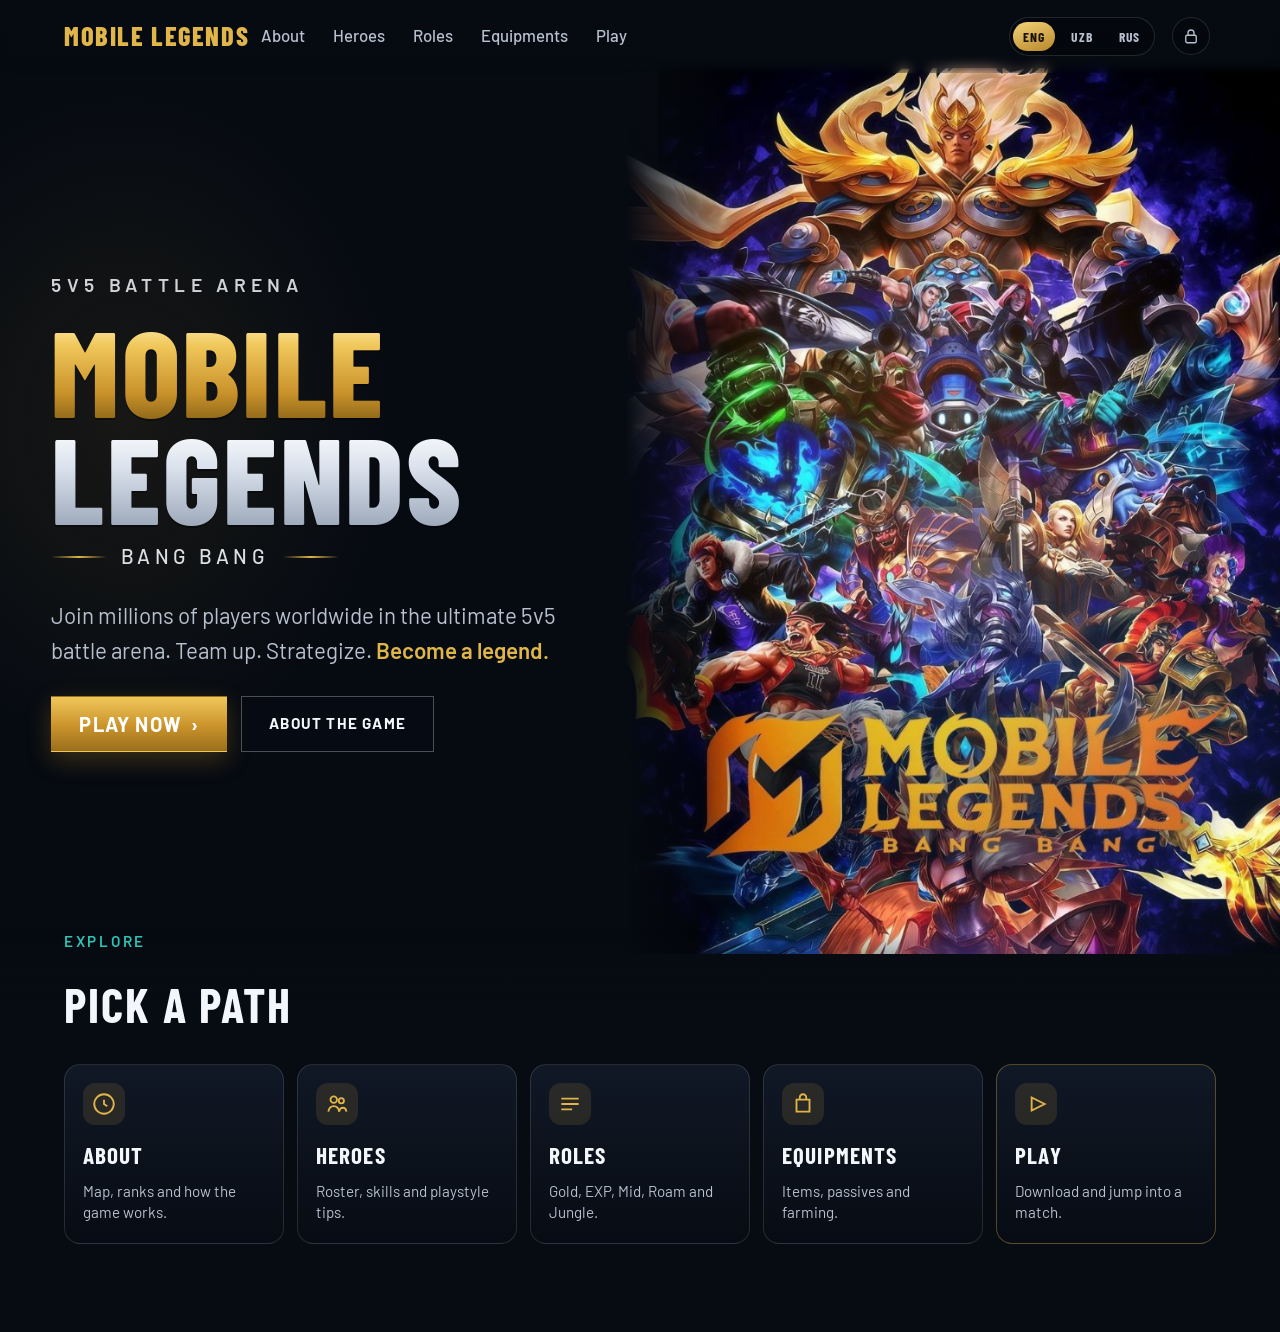
==== commit 74f2a558: "Replace cramped home links with tappable explore cards." ====
--- a/index.html
+++ b/index.html
@@ -8,7 +8,7 @@
   <link rel="preconnect" href="https://fonts.googleapis.com" />
   <link rel="preconnect" href="https://fonts.gstatic.com" crossorigin />
   <link href="https://fonts.googleapis.com/css2?family=Barlow+Condensed:wght@600;700;800&family=Barlow:wght@300;400;500;600;700&display=swap" rel="stylesheet" />
-  <link rel="stylesheet" href="styles.css?v=admin-ico1" />
+  <link rel="stylesheet" href="styles.css?v=explore1" />
 </head>
 <body class="page-home">
   <header class="site-header">
@@ -49,13 +49,6 @@
             <a class="btn btn-play" href="boshlash.html"><span data-i18n="btn_play">Play Now</span> <span data-i18n-keep>›</span></a>
             <a class="btn btn-store" href="oyun.html" data-i18n="btn_about">About the Game</a>
           </div>
-          <div class="home-links">
-            <a href="oyun.html" data-i18n="nav_about">About</a>
-            <a href="qahramonlar.html" data-i18n="nav_heroes">Heroes</a>
-            <a href="rollar.html" data-i18n="nav_roles">Roles</a>
-            <a href="guide.html" data-i18n="nav_equip">Equipments</a>
-            <a href="boshlash.html" data-i18n="nav_play">Play</a>
-          </div>
         </div>
       </div>
       <div class="stage-right" aria-hidden="true">
@@ -68,9 +61,53 @@
         </div>
       </div>
     </section>
+
+    <section class="explore" aria-label="Pages">
+      <div class="explore-inner">
+        <p class="section-eyebrow" data-i18n="explore_eyebrow">Explore</p>
+        <h2 data-i18n="explore_title">Pick a path</h2>
+        <div class="explore-grid">
+          <a class="explore-card" href="oyun.html">
+            <span class="explore-ico" aria-hidden="true">
+              <svg viewBox="0 0 24 24" width="26" height="26" fill="none" stroke="currentColor" stroke-width="1.7"><circle cx="12" cy="12" r="9"/><path d="M12 8v4l3 2"/></svg>
+            </span>
+            <h3 data-i18n="nav_about">About</h3>
+            <p data-i18n="card_about_p">Map, ranks and how the game works.</p>
+          </a>
+          <a class="explore-card" href="qahramonlar.html">
+            <span class="explore-ico" aria-hidden="true">
+              <svg viewBox="0 0 24 24" width="26" height="26" fill="none" stroke="currentColor" stroke-width="1.7"><circle cx="9" cy="8" r="3"/><circle cx="16" cy="9" r="2.4"/><path d="M4 19c.6-3.2 2.8-5 5-5s4.4 1.8 5 5"/><path d="M14 19c.4-2.2 1.8-3.5 3.5-3.5 1.6 0 2.8 1 3.2 3.5"/></svg>
+            </span>
+            <h3 data-i18n="nav_heroes">Heroes</h3>
+            <p data-i18n="card_heroes_p">Roster, skills and playstyle tips.</p>
+          </a>
+          <a class="explore-card" href="rollar.html">
+            <span class="explore-ico" aria-hidden="true">
+              <svg viewBox="0 0 24 24" width="26" height="26" fill="none" stroke="currentColor" stroke-width="1.7"><path d="M4 7h16M4 12h16M4 17h10"/></svg>
+            </span>
+            <h3 data-i18n="nav_roles">Roles</h3>
+            <p data-i18n="card_roles_p">Gold, EXP, Mid, Roam and Jungle.</p>
+          </a>
+          <a class="explore-card" href="guide.html">
+            <span class="explore-ico" aria-hidden="true">
+              <svg viewBox="0 0 24 24" width="26" height="26" fill="none" stroke="currentColor" stroke-width="1.7"><path d="M6 8h12v11H6z"/><path d="M9 8V6a3 3 0 0 1 6 0v2"/></svg>
+            </span>
+            <h3 data-i18n="nav_equip">Equipments</h3>
+            <p data-i18n="card_equip_p">Items, passives and farming.</p>
+          </a>
+          <a class="explore-card explore-card-play" href="boshlash.html">
+            <span class="explore-ico" aria-hidden="true">
+              <svg viewBox="0 0 24 24" width="26" height="26" fill="none" stroke="currentColor" stroke-width="1.7"><path d="M8 6l12 6-12 6V6z"/></svg>
+            </span>
+            <h3 data-i18n="nav_play">Play</h3>
+            <p data-i18n="card_play_p">Download and jump into a match.</p>
+          </a>
+        </div>
+      </div>
+    </section>
   </main>
 
   <script src="script.js"></script>
-  <script src="i18n.js?v=admin-ico1"></script>
+  <script src="i18n.js?v=explore1"></script>
 </body>
 </html>
--- a/styles.css
+++ b/styles.css
@@ -194,25 +194,96 @@
   margin-top: 2.5rem;
 }
 
-.home-links {
+.explore {
+  position: relative;
+  z-index: 3;
+  padding: 0 var(--pad) clamp(3rem, 8vw, 5.5rem);
+  margin-top: -1.5rem;
+  background: linear-gradient(180deg, transparent, var(--bg) 18%);
+}
+
+.explore-inner {
+  max-width: var(--max);
+  margin: 0 auto;
+}
+
+.explore-inner h2 {
+  font-family: var(--font-display);
+  font-size: clamp(2rem, 4vw, 3rem);
+  letter-spacing: 0.04em;
+  text-transform: uppercase;
+  margin: 0.2rem 0 1.4rem;
+}
+
+.explore-grid {
+  display: grid;
+  grid-template-columns: repeat(5, minmax(0, 1fr));
+  gap: 0.85rem;
+}
+
+.explore-card {
   display: flex;
-  flex-wrap: wrap;
-  gap: 1.15rem;
-  margin-top: 2.25rem;
-}
-
-.home-links a {
-  font-size: 1.05rem;
-  font-weight: 600;
-  letter-spacing: 0.06em;
-  text-transform: uppercase;
-  color: var(--muted);
-  border-bottom: 1px solid rgba(224, 181, 74, 0.35);
-  padding-bottom: 0.2rem;
-}
-
-.home-links a:hover {
+  flex-direction: column;
+  gap: 0.45rem;
+  min-height: 168px;
+  padding: 1.15rem 1.1rem 1.2rem;
+  border: 1px solid var(--line);
+  border-radius: 16px;
+  background: linear-gradient(180deg, rgba(18, 26, 40, 0.92), rgba(8, 12, 20, 0.88));
+  transition: transform 0.2s ease, border-color 0.2s ease, background 0.2s ease;
+}
+
+.explore-card:hover {
+  transform: translateY(-4px);
+  border-color: rgba(224, 181, 74, 0.55);
+  background: linear-gradient(180deg, rgba(32, 28, 16, 0.95), rgba(12, 16, 24, 0.92));
+}
+
+.explore-ico {
+  width: 42px;
+  height: 42px;
+  display: grid;
+  place-items: center;
+  border-radius: 12px;
   color: var(--gold);
+  background: rgba(224, 181, 74, 0.12);
+  margin-bottom: 0.35rem;
+}
+
+.explore-card h3 {
+  font-family: var(--font-display);
+  font-size: 1.45rem;
+  letter-spacing: 0.05em;
+  text-transform: uppercase;
+}
+
+.explore-card p {
+  color: var(--muted);
+  font-size: 0.95rem;
+  line-height: 1.4;
+}
+
+.explore-card-play {
+  border-color: rgba(224, 181, 74, 0.35);
+}
+
+@media (max-width: 980px) {
+  .explore {
+    margin-top: 0;
+    padding-top: 0.5rem;
+  }
+
+  .explore-grid {
+    grid-template-columns: repeat(2, minmax(0, 1fr));
+  }
+
+  .explore-card-play {
+    grid-column: 1 / -1;
+  }
+
+  .explore-card {
+    min-height: 148px;
+  }
 }
 
 @media (max-width: 720px) {
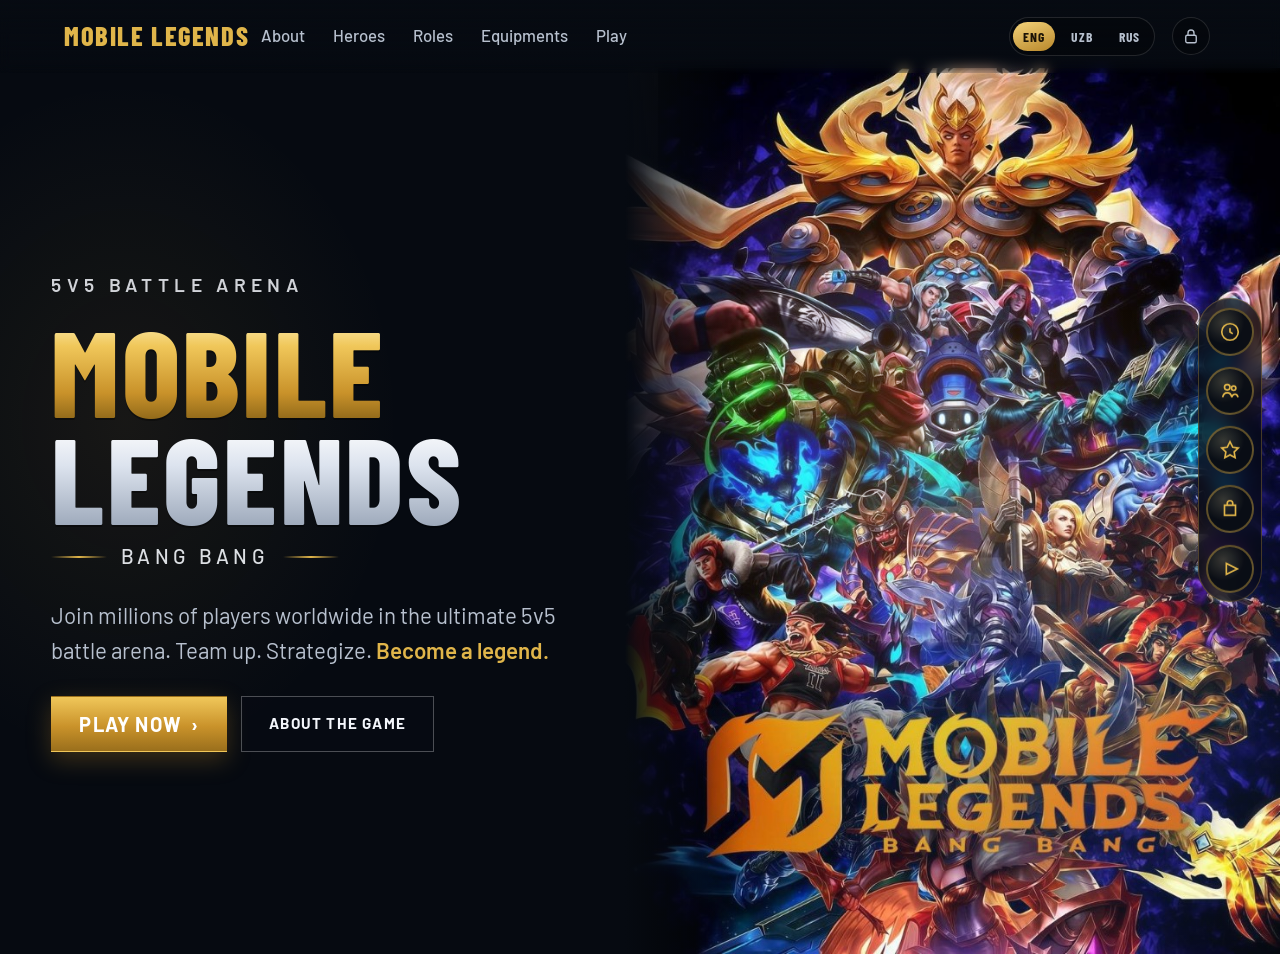
==== commit 53c9f10c: "Move page links to a side emblem rail instead of home cards." ====
--- a/index.html
+++ b/index.html
@@ -8,7 +8,7 @@
   <link rel="preconnect" href="https://fonts.googleapis.com" />
   <link rel="preconnect" href="https://fonts.gstatic.com" crossorigin />
   <link href="https://fonts.googleapis.com/css2?family=Barlow+Condensed:wght@600;700;800&family=Barlow:wght@300;400;500;600;700&display=swap" rel="stylesheet" />
-  <link rel="stylesheet" href="styles.css?v=explore1" />
+  <link rel="stylesheet" href="styles.css?v=rail1" />
 </head>
 <body class="page-home">
   <header class="site-header">
@@ -61,53 +61,9 @@
         </div>
       </div>
     </section>
-
-    <section class="explore" aria-label="Pages">
-      <div class="explore-inner">
-        <p class="section-eyebrow" data-i18n="explore_eyebrow">Explore</p>
-        <h2 data-i18n="explore_title">Pick a path</h2>
-        <div class="explore-grid">
-          <a class="explore-card" href="oyun.html">
-            <span class="explore-ico" aria-hidden="true">
-              <svg viewBox="0 0 24 24" width="26" height="26" fill="none" stroke="currentColor" stroke-width="1.7"><circle cx="12" cy="12" r="9"/><path d="M12 8v4l3 2"/></svg>
-            </span>
-            <h3 data-i18n="nav_about">About</h3>
-            <p data-i18n="card_about_p">Map, ranks and how the game works.</p>
-          </a>
-          <a class="explore-card" href="qahramonlar.html">
-            <span class="explore-ico" aria-hidden="true">
-              <svg viewBox="0 0 24 24" width="26" height="26" fill="none" stroke="currentColor" stroke-width="1.7"><circle cx="9" cy="8" r="3"/><circle cx="16" cy="9" r="2.4"/><path d="M4 19c.6-3.2 2.8-5 5-5s4.4 1.8 5 5"/><path d="M14 19c.4-2.2 1.8-3.5 3.5-3.5 1.6 0 2.8 1 3.2 3.5"/></svg>
-            </span>
-            <h3 data-i18n="nav_heroes">Heroes</h3>
-            <p data-i18n="card_heroes_p">Roster, skills and playstyle tips.</p>
-          </a>
-          <a class="explore-card" href="rollar.html">
-            <span class="explore-ico" aria-hidden="true">
-              <svg viewBox="0 0 24 24" width="26" height="26" fill="none" stroke="currentColor" stroke-width="1.7"><path d="M4 7h16M4 12h16M4 17h10"/></svg>
-            </span>
-            <h3 data-i18n="nav_roles">Roles</h3>
-            <p data-i18n="card_roles_p">Gold, EXP, Mid, Roam and Jungle.</p>
-          </a>
-          <a class="explore-card" href="guide.html">
-            <span class="explore-ico" aria-hidden="true">
-              <svg viewBox="0 0 24 24" width="26" height="26" fill="none" stroke="currentColor" stroke-width="1.7"><path d="M6 8h12v11H6z"/><path d="M9 8V6a3 3 0 0 1 6 0v2"/></svg>
-            </span>
-            <h3 data-i18n="nav_equip">Equipments</h3>
-            <p data-i18n="card_equip_p">Items, passives and farming.</p>
-          </a>
-          <a class="explore-card explore-card-play" href="boshlash.html">
-            <span class="explore-ico" aria-hidden="true">
-              <svg viewBox="0 0 24 24" width="26" height="26" fill="none" stroke="currentColor" stroke-width="1.7"><path d="M8 6l12 6-12 6V6z"/></svg>
-            </span>
-            <h3 data-i18n="nav_play">Play</h3>
-            <p data-i18n="card_play_p">Download and jump into a match.</p>
-          </a>
-        </div>
-      </div>
-    </section>
   </main>
 
   <script src="script.js"></script>
-  <script src="i18n.js?v=explore1"></script>
+  <script src="i18n.js?v=rail1"></script>
 </body>
 </html>
--- a/styles.css
+++ b/styles.css
@@ -194,95 +194,66 @@
   margin-top: 2.5rem;
 }
 
-.explore {
-  position: relative;
-  z-index: 3;
-  padding: 0 var(--pad) clamp(3rem, 8vw, 5.5rem);
-  margin-top: -1.5rem;
-  background: linear-gradient(180deg, transparent, var(--bg) 18%);
-}
-
-.explore-inner {
-  max-width: var(--max);
-  margin: 0 auto;
-}
-
-.explore-inner h2 {
-  font-family: var(--font-display);
-  font-size: clamp(2rem, 4vw, 3rem);
-  letter-spacing: 0.04em;
-  text-transform: uppercase;
-  margin: 0.2rem 0 1.4rem;
-}
-
-.explore-grid {
-  display: grid;
-  grid-template-columns: repeat(5, minmax(0, 1fr));
-  gap: 0.85rem;
-}
-
-.explore-card {
+.side-rail {
+  position: fixed;
+  right: 1.1rem;
+  top: 50%;
+  transform: translateY(-50%);
+  z-index: 36;
   display: flex;
   flex-direction: column;
-  gap: 0.45rem;
-  min-height: 168px;
-  padding: 1.15rem 1.1rem 1.2rem;
-  border: 1px solid var(--line);
-  border-radius: 16px;
-  background: linear-gradient(180deg, rgba(18, 26, 40, 0.92), rgba(8, 12, 20, 0.88));
-  transition: transform 0.2s ease, border-color 0.2s ease, background 0.2s ease;
-}
-
-.explore-card:hover {
-  transform: translateY(-4px);
-  border-color: rgba(224, 181, 74, 0.55);
-  background: linear-gradient(180deg, rgba(32, 28, 16, 0.95), rgba(12, 16, 24, 0.92));
-}
-
-.explore-ico {
-  width: 42px;
-  height: 42px;
+  gap: 0.7rem;
+  padding: 0.55rem 0.45rem;
+  border: 1px solid rgba(224, 181, 74, 0.28);
+  border-radius: 999px;
+  background: rgba(7, 11, 18, 0.72);
+  backdrop-filter: blur(8px);
+}
+
+.side-rail a {
+  width: 48px;
+  height: 48px;
   display: grid;
   place-items: center;
-  border-radius: 12px;
+  border-radius: 50%;
+  border: 2px solid rgba(224, 181, 74, 0.4);
+  background:
+    radial-gradient(circle at 35% 30%, rgba(255, 241, 184, 0.18), transparent 50%),
+    rgba(10, 14, 22, 0.95);
   color: var(--gold);
-  background: rgba(224, 181, 74, 0.12);
-  margin-bottom: 0.35rem;
-}
-
-.explore-card h3 {
-  font-family: var(--font-display);
-  font-size: 1.45rem;
-  letter-spacing: 0.05em;
-  text-transform: uppercase;
-}
-
-.explore-card p {
-  color: var(--muted);
-  font-size: 0.95rem;
-  line-height: 1.4;
-}
-
-.explore-card-play {
-  border-color: rgba(224, 181, 74, 0.35);
-}
-
-@media (max-width: 980px) {
-  .explore {
-    margin-top: 0;
-    padding-top: 0.5rem;
-  }
-
-  .explore-grid {
-    grid-template-columns: repeat(2, minmax(0, 1fr));
-  }
-
-  .explore-card-play {
-    grid-column: 1 / -1;
-  }
-
-  .explore-card {
-    min-height: 148px;
+  transition: transform 0.15s ease, border-color 0.15s ease, box-shadow 0.15s ease;
+}
+
+.side-rail a:hover,
+.side-rail a.is-active {
+  transform: scale(1.08);
+  border-color: var(--gold-2);
+  box-shadow: 0 0 16px rgba(224, 181, 74, 0.35);
+  color: var(--gold-2);
+}
+
+.side-rail svg {
+  display: block;
+}
+
+.page {
+  padding-right: 5.5rem;
+}
+
+@media (max-width: 720px) {
+  .side-rail {
+    right: 0.45rem;
+    gap: 0.5rem;
+    padding: 0.4rem 0.32rem;
+  }
+
+  .side-rail a {
+    width: 42px;
+    height: 42px;
+  }
+
+  .page {
+    padding-right: 4.2rem;
   }
 }
 
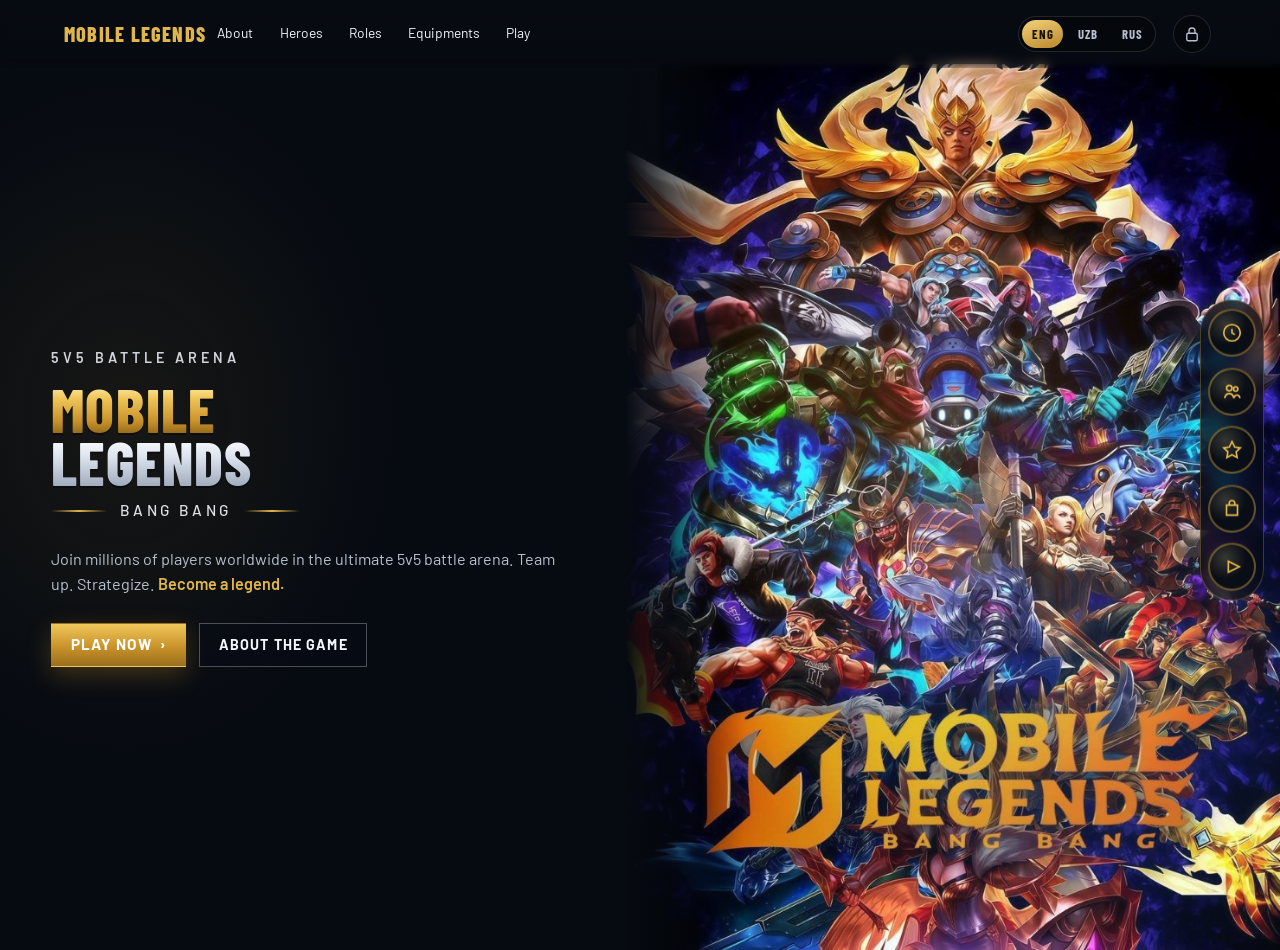
==== commit 552e2ed2: "Reduce font sizes on phone and desktop." ====
--- a/index.html
+++ b/index.html
@@ -8,7 +8,7 @@
   <link rel="preconnect" href="https://fonts.googleapis.com" />
   <link rel="preconnect" href="https://fonts.gstatic.com" crossorigin />
   <link href="https://fonts.googleapis.com/css2?family=Barlow+Condensed:wght@600;700;800&family=Barlow:wght@300;400;500;600;700&display=swap" rel="stylesheet" />
-  <link rel="stylesheet" href="styles.css?v=rail1" />
+  <link rel="stylesheet" href="styles.css?v=type1" />
 </head>
 <body class="page-home">
   <header class="site-header">
--- a/styles.css
+++ b/styles.css
@@ -24,6 +24,7 @@
 
 html {
   scroll-behavior: smooth;
+  font-size: 15px;
 }
 
 body {
@@ -31,7 +32,8 @@
   color: var(--ink);
   background: var(--bg);
   overflow-x: hidden;
-  line-height: 1.55;
+  line-height: 1.5;
+  font-size: 0.95rem;
 }
 
 a {
@@ -62,7 +64,7 @@
 
 .logo {
   font-family: var(--font-display);
-  font-size: 1.65rem;
+  font-size: 1.35rem;
   font-weight: 800;
   letter-spacing: 0.06em;
   text-transform: uppercase;
@@ -72,9 +74,7 @@
 .nav {
   display: flex;
   gap: 1.75rem;
-  font-size: 1.05rem;
-  font-weight: 500;
-  color: var(--muted);
+  font-size: 0.92rem;
 }
 
 .nav a {
@@ -424,7 +424,7 @@
 }
 
 .eyebrow {
-  font-size: clamp(1rem, 1.5vw, 1.2rem);
+  font-size: clamp(0.82rem, 1.2vw, 0.95rem);
   font-weight: 600;
   letter-spacing: 0.28em;
   text-transform: uppercase;
@@ -437,7 +437,7 @@
   font-weight: 800;
   line-height: 0.88;
   text-transform: uppercase;
-  font-size: clamp(4.6rem, 9.5vw, 7.8rem);
+  font-size: clamp(2.4rem, 5.2vw, 4rem);
   letter-spacing: 0.02em;
 }
 
@@ -464,7 +464,7 @@
   align-items: center;
   gap: 0.85rem;
   margin-top: 0.7rem;
-  font-size: clamp(1.05rem, 1.6vw, 1.3rem);
+  font-size: clamp(0.85rem, 1.2vw, 1.05rem);
   font-weight: 500;
   letter-spacing: 0.22em;
   text-transform: uppercase;
@@ -482,7 +482,7 @@
   margin-top: 1.6rem;
   max-width: 38rem;
   color: var(--muted);
-  font-size: clamp(1.15rem, 1.8vw, 1.4rem);
+  font-size: clamp(0.92rem, 1.3vw, 1.08rem);
   font-weight: 400;
   line-height: 1.55;
 }
@@ -506,8 +506,8 @@
   align-items: center;
   justify-content: center;
   gap: 0.55rem;
-  min-height: 56px;
-  padding: 0.9rem 1.7rem;
+  min-height: 44px;
+  padding: 0.65rem 1.25rem;
   font-family: var(--font-body);
   font-size: 0.95rem;
   font-weight: 700;
@@ -528,7 +528,7 @@
 }
 
 .btn-play span {
-  font-size: 1.25rem;
+  font-size: 1.02rem;
   line-height: 1;
 }
 
@@ -564,7 +564,7 @@
 
 .section h2 {
   font-family: var(--font-display);
-  font-size: clamp(2.6rem, 5.5vw, 4rem);
+  font-size: clamp(1.7rem, 3.2vw, 2.4rem);
   letter-spacing: 0.04em;
   line-height: 1;
   max-width: 18ch;
@@ -577,7 +577,7 @@
   max-width: 48rem;
   color: var(--muted);
   font-weight: 400;
-  font-size: clamp(1.12rem, 1.6vw, 1.35rem);
+  font-size: clamp(0.92rem, 1.3vw, 1.08rem);
   line-height: 1.6;
 }
 
@@ -869,8 +869,12 @@
 }
 
 @media (max-width: 640px) {
+  html {
+    font-size: 13.5px;
+  }
+
   .title {
-    font-size: clamp(3.4rem, 18vw, 5rem);
+    font-size: clamp(2rem, 10vw, 2.55rem);
   }
 
   .actions {
@@ -898,7 +902,7 @@
 
 .about-page h1 {
   font-family: var(--font-display);
-  font-size: clamp(3.2rem, 7.5vw, 5.2rem);
+  font-size: clamp(1.9rem, 4.2vw, 3rem);
   font-weight: 800;
   text-transform: uppercase;
   letter-spacing: 0.03em;
@@ -908,7 +912,7 @@
 
 .about-page .section-lead.wide {
   max-width: 60rem;
-  font-size: clamp(1.25rem, 2vw, 1.55rem);
+  font-size: clamp(0.95rem, 1.4vw, 1.12rem);
   line-height: 1.65;
 }
 
@@ -922,11 +926,11 @@
 }
 
 .about-page .section-eyebrow {
-  font-size: 1.05rem;
+  font-size: 0.82rem;
 }
 
 .about-page h2 {
-  font-size: clamp(2.4rem, 5vw, 3.6rem);
+  font-size: clamp(1.55rem, 3.2vw, 2.2rem);
 }
 
 .about-block:nth-child(even) {
@@ -1325,7 +1329,7 @@
 
 .rank-detail-body h3 {
   font-family: var(--font-display);
-  font-size: clamp(1.8rem, 3vw, 2.4rem);
+  font-size: clamp(1.45rem, 2.6vw, 1.9rem);
   letter-spacing: 0.04em;
   text-transform: uppercase;
   color: var(--gold);
@@ -1686,7 +1690,7 @@
 
 .heroes-more-plus {
   font-family: var(--font-display);
-  font-size: 2.4rem;
+  font-size: 1.7rem;
   font-weight: 800;
   line-height: 1;
   color: var(--gold);
@@ -1728,7 +1732,7 @@
 
 .all-heroes-head h3 {
   font-family: var(--font-display);
-  font-size: clamp(1.8rem, 3vw, 2.4rem);
+  font-size: clamp(1.45rem, 2.6vw, 1.9rem);
   letter-spacing: 0.04em;
   text-transform: uppercase;
   color: var(--gold);
@@ -1914,7 +1918,7 @@
 
 .hero-detail-top h3 {
   font-family: var(--font-display);
-  font-size: 2.1rem;
+  font-size: 1.55rem;
   letter-spacing: 0.04em;
   text-transform: uppercase;
   margin: 0.3rem 0 0.45rem;
@@ -1954,7 +1958,7 @@
 }
 
 .roles-page h2 {
-  font-size: clamp(2.4rem, 5vw, 3.4rem);
+  font-size: clamp(1.7rem, 3.2vw, 2.3rem);
 }
 
 .roles-page .section-lead {
@@ -2173,7 +2177,7 @@
 
 .hero-modal-top h3 {
   font-family: var(--font-display);
-  font-size: 2.1rem;
+  font-size: 1.55rem;
   letter-spacing: 0.04em;
   text-transform: uppercase;
   margin: 0.3rem 0 0.5rem;
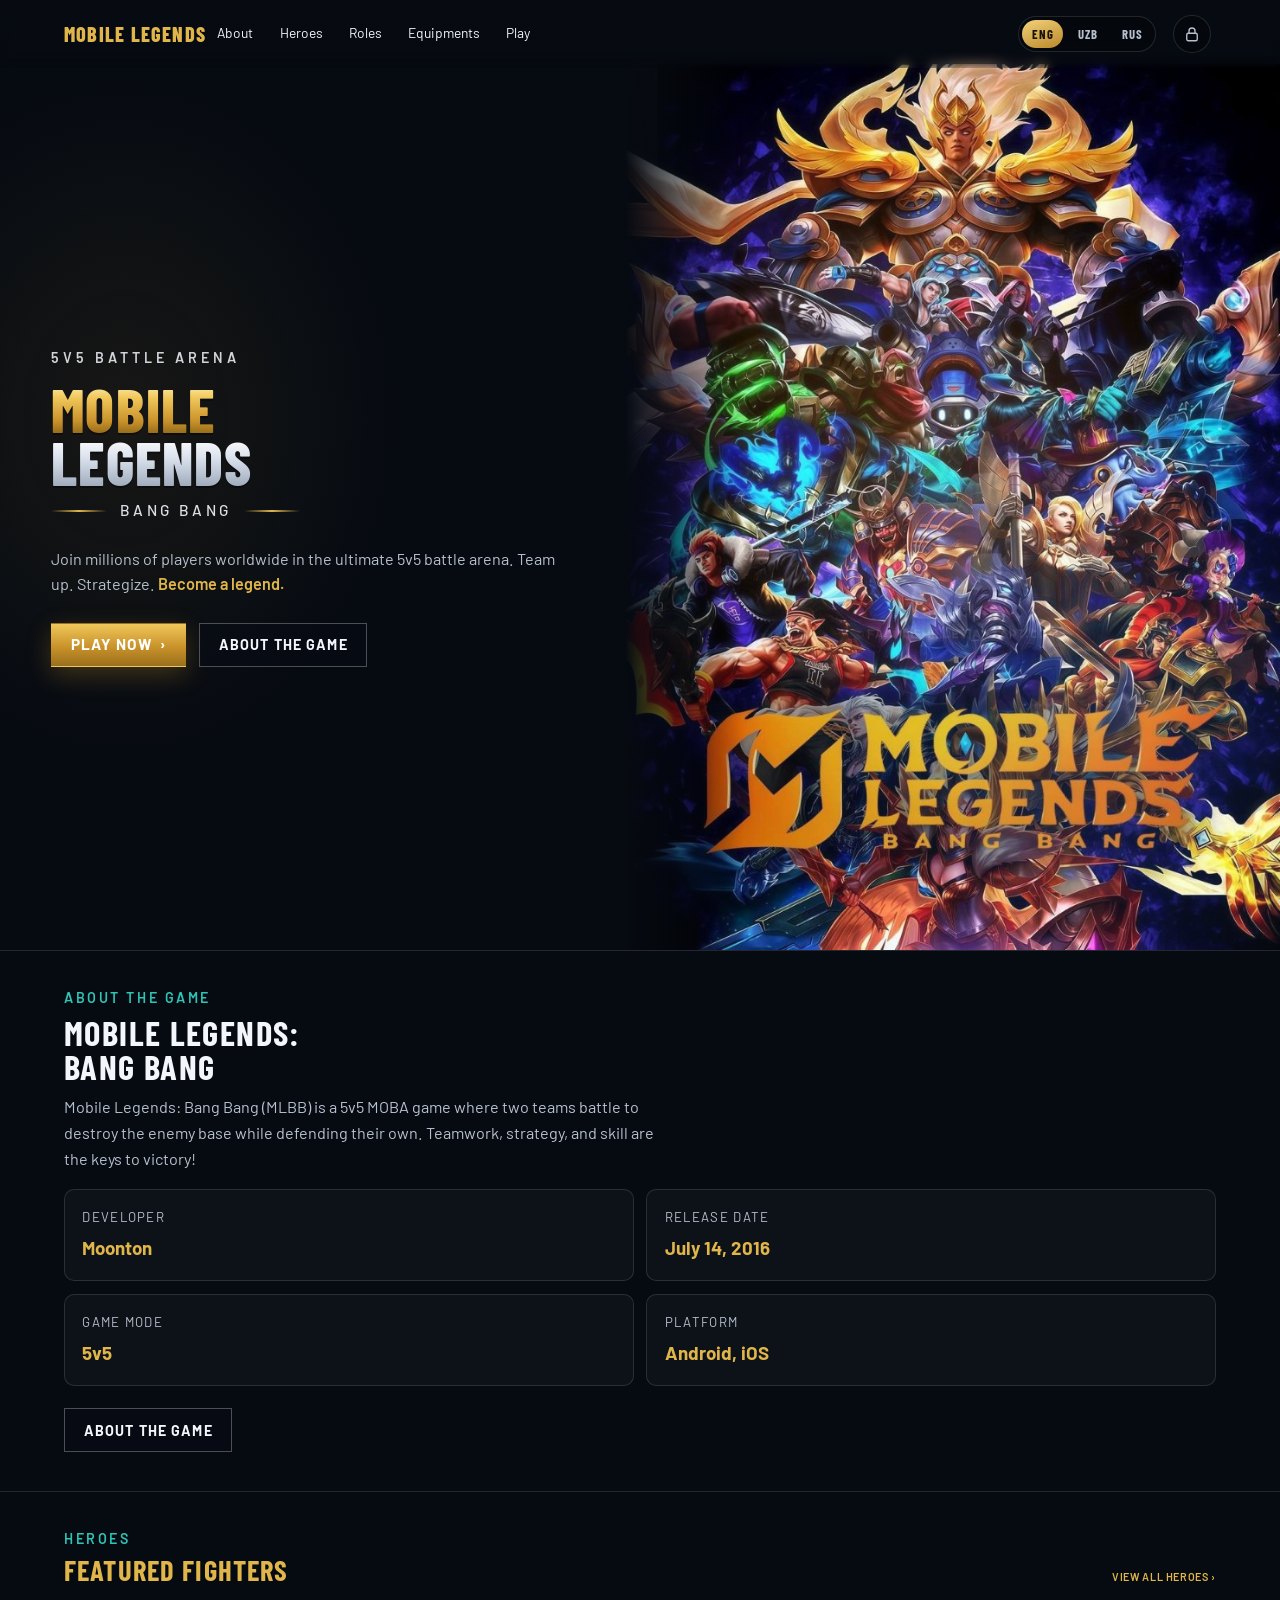
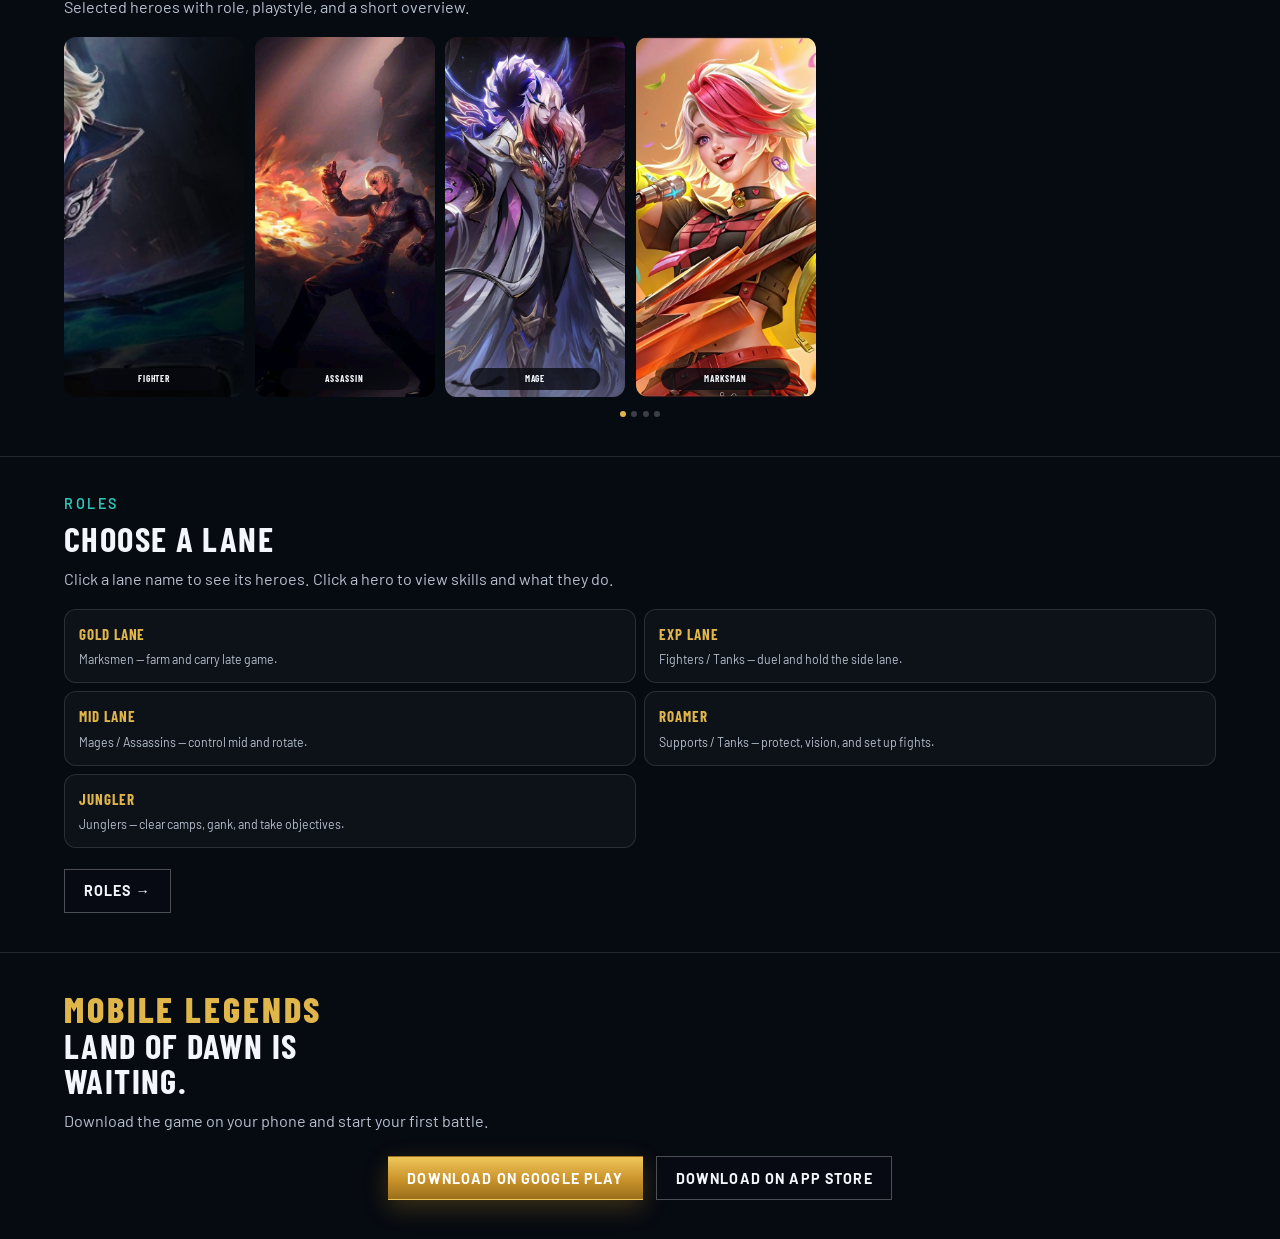
==== commit 5f57b802: "Remove side icons; reveal About Heroes Roles Play on scroll." ====
--- a/index.html
+++ b/index.html
@@ -8,17 +8,17 @@
   <link rel="preconnect" href="https://fonts.googleapis.com" />
   <link rel="preconnect" href="https://fonts.gstatic.com" crossorigin />
   <link href="https://fonts.googleapis.com/css2?family=Barlow+Condensed:wght@600;700;800&family=Barlow:wght@300;400;500;600;700&display=swap" rel="stylesheet" />
-  <link rel="stylesheet" href="styles.css?v=type1" />
+  <link rel="stylesheet" href="styles.css?v=path1" />
 </head>
 <body class="page-home">
   <header class="site-header">
     <a class="logo" href="index.html">Mobile Legends</a>
     <nav class="nav" id="mainNav">
-      <a href="oyun.html" data-i18n="nav_about">About</a>
-      <a href="qahramonlar.html" data-i18n="nav_heroes">Heroes</a>
-      <a href="rollar.html" data-i18n="nav_roles">Roles</a>
+      <a href="#about" data-i18n="nav_about">About</a>
+      <a href="#heroes" data-i18n="nav_heroes">Heroes</a>
+      <a href="#roles" data-i18n="nav_roles">Roles</a>
       <a href="guide.html" data-i18n="nav_equip">Equipments</a>
-      <a href="boshlash.html" data-i18n="nav_play">Play</a>
+      <a href="#play" data-i18n="nav_play">Play</a>
     </nav>
     <div class="lang-switch" role="group" aria-label="Language">
       <span class="lang-switch-label">Language</span>
@@ -46,8 +46,8 @@
             Team up. Strategize. <em>Become a legend.</em>
           </p>
           <div class="actions">
-            <a class="btn btn-play" href="boshlash.html"><span data-i18n="btn_play">Play Now</span> <span data-i18n-keep>›</span></a>
-            <a class="btn btn-store" href="oyun.html" data-i18n="btn_about">About the Game</a>
+            <a class="btn btn-play" href="#play"><span data-i18n="btn_play">Play Now</span> <span data-i18n-keep>›</span></a>
+            <a class="btn btn-store" href="#about" data-i18n="btn_about">About the Game</a>
           </div>
         </div>
       </div>
@@ -61,9 +61,126 @@
         </div>
       </div>
     </section>
+
+    <section class="home-mobile-extras" aria-label="Highlights">
+      <div class="home-features">
+        <article>
+          <span class="home-feat-ico" aria-hidden="true">
+            <svg viewBox="0 0 24 24" width="22" height="22" fill="none" stroke="currentColor" stroke-width="1.7"><path d="M4 19l7-7M13 5l6 6M8 20l-4-1 1-4 11-11 4 4z"/><path d="M14 7l3 3"/></svg>
+          </span>
+          <strong data-i18n="feat_battle_t">5v5 Battle</strong>
+          <span data-i18n="feat_battle_p">Classic MOBA experience</span>
+        </article>
+        <article>
+          <span class="home-feat-ico" aria-hidden="true">
+            <svg viewBox="0 0 24 24" width="22" height="22" fill="none" stroke="currentColor" stroke-width="1.7"><path d="M12 3l8 3v6c0 5-3.4 8.4-8 9.5C7.4 20.4 4 17 4 12V6z"/></svg>
+          </span>
+          <strong data-i18n="feat_team_t">Team Play</strong>
+          <span data-i18n="feat_team_p">5 roles, one victory</span>
+        </article>
+        <article>
+          <span class="home-feat-ico" aria-hidden="true">
+            <svg viewBox="0 0 24 24" width="22" height="22" fill="none" stroke="currentColor" stroke-width="1.7"><circle cx="12" cy="8" r="3"/><path d="M5 20c.8-3.4 3.4-5 7-5s6.2 1.6 7 5"/><path d="M18 8a2.2 2.2 0 1 1-1-4"/></svg>
+          </span>
+          <strong data-i18n="feat_heroes_t">120+ Heroes</strong>
+          <span data-i18n="feat_heroes_p">Unique kits and skins</span>
+        </article>
+        <article>
+          <span class="home-feat-ico" aria-hidden="true">
+            <svg viewBox="0 0 24 24" width="22" height="22" fill="none" stroke="currentColor" stroke-width="1.7"><circle cx="12" cy="12" r="8"/><path d="M12 7v5l3 2"/><path d="M8 4.5 12 3l4 1.5"/></svg>
+          </span>
+          <strong data-i18n="feat_rank_t">Ranked</strong>
+          <span data-i18n="feat_rank_p">Climb to Mythic</span>
+        </article>
+      </div>
+    </section>
+
+    <section class="home-path" id="about">
+      <p class="section-eyebrow" data-i18n="about_eyebrow">About the Game</p>
+      <h2>Mobile Legends: Bang Bang</h2>
+      <p class="section-lead" data-i18n="about_lead">
+        Mobile Legends: Bang Bang (MLBB) is a 5v5 MOBA game where two teams battle to destroy the enemy base while defending their own. Teamwork, strategy, and skill are the keys to victory!
+      </p>
+      <ul class="fact-grid home-path-facts">
+        <li><span data-i18n="fact_dev">Developer</span><strong>Moonton</strong></li>
+        <li><span data-i18n="fact_release">Release Date</span><strong data-i18n="fact_release_val">July 14, 2016</strong></li>
+        <li><span data-i18n="fact_mode">Game Mode</span><strong>5v5</strong></li>
+        <li><span data-i18n="fact_platform">Platform</span><strong>Android, iOS</strong></li>
+      </ul>
+      <a class="btn btn-store" href="oyun.html" data-i18n="btn_about">About the Game</a>
+    </section>
+
+    <section class="home-path" id="heroes">
+      <p class="section-eyebrow" data-i18n="heroes_eyebrow">Heroes</p>
+      <div class="home-explore-head">
+        <h2 data-i18n="heroes_title">Featured fighters</h2>
+        <a href="qahramonlar.html" data-i18n="view_all_heroes">View all heroes ›</a>
+      </div>
+      <p class="section-lead" data-i18n="heroes_lead">Selected heroes with role, playstyle, and a short overview.</p>
+      <div class="home-hero-rail" id="homeHeroRail">
+        <a class="home-hero-card" href="qahramonlar.html">
+          <img src="images/hero-alucard.png" alt="Alucard" width="280" height="360" />
+          <span>Fighter</span>
+        </a>
+        <a class="home-hero-card" href="qahramonlar.html">
+          <img src="images/hero-kdash.jpg" alt="Gusion" width="280" height="360" />
+          <span>Assassin</span>
+        </a>
+        <a class="home-hero-card" href="qahramonlar.html">
+          <img src="images/hero-mage.png" alt="Cecilion" width="280" height="360" />
+          <span>Mage</span>
+        </a>
+        <a class="home-hero-card" href="qahramonlar.html">
+          <img src="images/hero-melissa.png" alt="Melissa" width="280" height="360" />
+          <span>Marksman</span>
+        </a>
+      </div>
+      <div class="home-hero-dots" id="homeHeroDots" aria-hidden="true">
+        <span class="is-on"></span><span></span><span></span><span></span>
+      </div>
+    </section>
+
+    <section class="home-path" id="roles">
+      <p class="section-eyebrow" data-i18n="roles_page_eyebrow">Roles</p>
+      <h2 data-i18n="roles_page_title">Choose a lane</h2>
+      <p class="section-lead" data-i18n="roles_page_lead">Click a lane name to see its heroes. Click a hero to view skills and what they do.</p>
+      <div class="home-lane-grid">
+        <a href="rollar.html">
+          <strong data-i18n="lane_gold">Gold Lane</strong>
+          <span data-i18n="lane_gold_desc">Marksmen — farm and carry late game.</span>
+        </a>
+        <a href="rollar.html">
+          <strong data-i18n="lane_exp">EXP Lane</strong>
+          <span data-i18n="lane_exp_desc">Fighters / Tanks — duel and hold the side lane.</span>
+        </a>
+        <a href="rollar.html">
+          <strong data-i18n="lane_mid">Mid Lane</strong>
+          <span data-i18n="lane_mid_desc">Mages / Assassins — control mid and rotate.</span>
+        </a>
+        <a href="rollar.html">
+          <strong data-i18n="lane_roam">Roamer</strong>
+          <span data-i18n="lane_roam_desc">Supports / Tanks — protect, vision, and set up fights.</span>
+        </a>
+        <a href="rollar.html">
+          <strong data-i18n="lane_jungle">Jungler</strong>
+          <span data-i18n="lane_jungle_desc">Junglers — clear camps, gank, and take objectives.</span>
+        </a>
+      </div>
+      <a class="btn btn-store" href="rollar.html" data-i18n="to_roles">Roles →</a>
+    </section>
+
+    <section class="home-path home-path-play" id="play">
+      <p class="brand-sm">Mobile Legends</p>
+      <h2 data-i18n="play_title">Land of Dawn is waiting.</h2>
+      <p class="section-lead" data-i18n="play_lead">Download the game on your phone and start your first battle.</p>
+      <div class="cta-actions">
+        <a class="btn btn-play" href="https://play.google.com/store/apps/details?id=com.mobile.legends" target="_blank" rel="noopener noreferrer" data-i18n="dl_google">Download on Google Play</a>
+        <a class="btn btn-store" href="https://apps.apple.com/app/mobile-legends-bang-bang/id1160056295" target="_blank" rel="noopener noreferrer" data-i18n="dl_apple">Download on App Store</a>
+      </div>
+    </section>
   </main>
 
-  <script src="script.js"></script>
-  <script src="i18n.js?v=rail1"></script>
+  <script src="script.js?v=path1"></script>
+  <script src="i18n.js?v=path1"></script>
 </body>
 </html>
--- a/styles.css
+++ b/styles.css
@@ -192,69 +192,6 @@
   flex-wrap: wrap;
   gap: 0.85rem;
   margin-top: 2.5rem;
-}
-
-.side-rail {
-  position: fixed;
-  right: 1.1rem;
-  top: 50%;
-  transform: translateY(-50%);
-  z-index: 36;
-  display: flex;
-  flex-direction: column;
-  gap: 0.7rem;
-  padding: 0.55rem 0.45rem;
-  border: 1px solid rgba(224, 181, 74, 0.28);
-  border-radius: 999px;
-  background: rgba(7, 11, 18, 0.72);
-  backdrop-filter: blur(8px);
-}
-
-.side-rail a {
-  width: 48px;
-  height: 48px;
-  display: grid;
-  place-items: center;
-  border-radius: 50%;
-  border: 2px solid rgba(224, 181, 74, 0.4);
-  background:
-    radial-gradient(circle at 35% 30%, rgba(255, 241, 184, 0.18), transparent 50%),
-    rgba(10, 14, 22, 0.95);
-  color: var(--gold);
-  transition: transform 0.15s ease, border-color 0.15s ease, box-shadow 0.15s ease;
-}
-
-.side-rail a:hover,
-.side-rail a.is-active {
-  transform: scale(1.08);
-  border-color: var(--gold-2);
-  box-shadow: 0 0 16px rgba(224, 181, 74, 0.35);
-  color: var(--gold-2);
-}
-
-.side-rail svg {
-  display: block;
-}
-
-.page {
-  padding-right: 5.5rem;
-}
-
-@media (max-width: 720px) {
-  .side-rail {
-    right: 0.45rem;
-    gap: 0.5rem;
-    padding: 0.4rem 0.32rem;
-  }
-
-  .side-rail a {
-    width: 42px;
-    height: 42px;
-  }
-
-  .page {
-    padding-right: 4.2rem;
-  }
 }
 
 @media (max-width: 720px) {
@@ -837,6 +774,10 @@
     order: -1;
   }
 
+  .page-home .stage-right {
+    min-height: 34vh;
+  }
+
   .stage-right::before {
     background: linear-gradient(180deg, transparent 40%, #060a11 100%);
   }
@@ -844,6 +785,10 @@
   .copy {
     max-width: 100%;
     padding-bottom: 3rem;
+  }
+
+  .page-home .copy {
+    padding-bottom: 1.1rem;
   }
 
   .traits,
@@ -884,6 +829,380 @@
 
   .btn {
     width: 100%;
+  }
+}
+
+.home-mobile-extras {
+  display: none;
+}
+
+@media (max-width: 720px) {
+  .page-home .stage {
+    display: grid;
+    grid-template-columns: 1fr;
+    grid-template-rows: minmax(62vh, 72vh);
+    height: auto;
+    min-height: 0;
+    max-height: none;
+    overflow: visible;
+    padding-top: 3.5rem;
+  }
+
+  .page-home .stage-right {
+    grid-area: 1 / 1;
+    order: 0;
+    min-height: 62vh;
+    height: 100%;
+  }
+
+  .page-home .stage-right::before {
+    background: linear-gradient(
+      180deg,
+      rgba(6, 10, 17, 0.15) 0%,
+      transparent 28%,
+      rgba(6, 10, 17, 0.35) 58%,
+      #060a11 100%
+    );
+  }
+
+  .page-home .stage-left {
+    grid-area: 1 / 1;
+    z-index: 4;
+    align-items: flex-end;
+    background: transparent;
+  }
+
+  .page-home .poster {
+    animation: none;
+    transform: none;
+    object-position: center 18%;
+  }
+
+  .page-home .copy {
+    width: 100%;
+    max-width: none;
+    margin: 0;
+    padding: 4.5rem 1.15rem 1rem;
+    text-align: center;
+  }
+
+  .page-home .eyebrow {
+    font-size: 0.62rem;
+    letter-spacing: 0.2em;
+    margin-bottom: 0.35rem;
+    color: var(--gold);
+  }
+
+  .page-home .title {
+    font-size: clamp(1.7rem, 8.4vw, 2.15rem);
+    line-height: 0.9;
+  }
+
+  .page-home .title-gold,
+  .page-home .title-silver {
+    display: inline;
+    margin-right: 0.18em;
+  }
+
+  .page-home .bang {
+    justify-content: center;
+    font-size: 0.62rem;
+    margin-top: 0.28rem;
+    gap: 0.5rem;
+    color: var(--gold);
+  }
+
+  .page-home .bang span {
+    width: 32px;
+  }
+
+  .page-home .lead {
+    margin: 0.55rem auto 0;
+    max-width: 34rem;
+    font-size: 0.74rem;
+    line-height: 1.4;
+    color: rgba(243, 246, 251, 0.88);
+  }
+
+  .page-home .actions {
+    flex-direction: row;
+    flex-wrap: nowrap;
+    justify-content: center;
+    align-items: stretch;
+    margin-top: 0.75rem;
+    gap: 0.45rem;
+  }
+
+  .page-home .btn,
+  .page-home .actions .btn {
+    width: auto;
+    flex: 1;
+    min-height: 40px;
+    padding: 0.45rem 0.55rem;
+    font-size: 0.68rem;
+    border-radius: 8px;
+  }
+
+  .page-home .btn-play span {
+    font-size: 0.78rem;
+  }
+
+  .page-home .btn-store {
+    border-color: rgba(224, 181, 74, 0.7);
+    background: rgba(8, 12, 20, 0.45);
+  }
+
+  .page-home .logo {
+    font-size: 1.05rem;
+  }
+
+  .page-home .fx-embers {
+    display: none;
+  }
+
+  .home-mobile-extras {
+    display: block;
+    padding: 0 1rem 1.6rem;
+    background: #060a11;
+  }
+
+  .home-features {
+    display: grid;
+    grid-template-columns: repeat(4, minmax(0, 1fr));
+    gap: 0;
+    padding: 0.7rem 0.35rem;
+    border: 1px solid rgba(255, 255, 255, 0.1);
+    border-radius: 14px;
+    background: rgba(12, 16, 24, 0.92);
+  }
+
+  .home-features article {
+    display: flex;
+    flex-direction: column;
+    align-items: center;
+    text-align: center;
+    gap: 0.18rem;
+    padding: 0.2rem 0.25rem;
+    border-right: 1px solid rgba(255, 255, 255, 0.08);
+  }
+
+  .home-features article:last-child {
+    border-right: none;
+  }
+
+  .home-feat-ico {
+    color: var(--gold);
+    display: grid;
+    place-items: center;
+    margin-bottom: 0.1rem;
+  }
+
+  .home-features strong {
+    font-family: var(--font-display);
+    font-size: 0.62rem;
+    font-weight: 700;
+    letter-spacing: 0.04em;
+    text-transform: uppercase;
+    line-height: 1.15;
+  }
+
+  .home-features span:not(.home-feat-ico) {
+    font-size: 0.52rem;
+    line-height: 1.25;
+    color: var(--muted);
+  }
+
+}
+
+.home-path {
+  padding: 2.4rem var(--pad) 2.6rem;
+  scroll-margin-top: 4.6rem;
+  border-top: 1px solid var(--line);
+  background: #060a11;
+  opacity: 0;
+  transform: translateY(32px);
+  transition: opacity 0.55s ease, transform 0.55s ease;
+}
+
+.home-path.is-open,
+.home-path:target {
+  opacity: 1;
+  transform: none;
+}
+
+@media (prefers-reduced-motion: reduce) {
+  .home-path {
+    opacity: 1;
+    transform: none;
+    transition: none;
+  }
+}
+
+.home-path .section-eyebrow {
+  margin-bottom: 0.45rem;
+}
+
+.home-path h2 {
+  font-family: var(--font-display);
+  font-size: clamp(1.55rem, 4vw, 2.3rem);
+  letter-spacing: 0.04em;
+  text-transform: uppercase;
+  line-height: 1;
+  max-width: 18ch;
+  margin-bottom: 0.7rem;
+}
+
+.home-path .section-lead {
+  margin: 0 0 1.15rem;
+  max-width: 40rem;
+}
+
+.home-path-facts {
+  margin: 0 0 1.15rem;
+}
+
+.home-path .btn {
+  margin-top: 0.35rem;
+}
+
+.home-explore-head {
+  display: flex;
+  align-items: baseline;
+  justify-content: space-between;
+  gap: 0.75rem;
+  margin-bottom: 0.55rem;
+}
+
+.home-explore-head h2 {
+  margin-bottom: 0;
+  color: var(--gold);
+  font-size: clamp(1.35rem, 3.5vw, 1.9rem);
+  max-width: none;
+}
+
+.home-explore-head a {
+  font-size: 0.72rem;
+  font-weight: 600;
+  letter-spacing: 0.06em;
+  text-transform: uppercase;
+  color: var(--gold);
+  white-space: nowrap;
+}
+
+.home-hero-rail {
+  display: flex;
+  gap: 0.7rem;
+  overflow-x: auto;
+  scroll-snap-type: x mandatory;
+  scrollbar-width: none;
+  padding-bottom: 0.2rem;
+}
+
+.home-hero-rail::-webkit-scrollbar {
+  display: none;
+}
+
+.home-hero-card {
+  position: relative;
+  flex: 0 0 42%;
+  max-width: 220px;
+  scroll-snap-align: start;
+  overflow: hidden;
+  border-radius: 12px;
+  background: #0a1018;
+}
+
+.home-hero-card img {
+  width: 100%;
+  aspect-ratio: 3 / 4;
+  object-fit: cover;
+  object-position: top center;
+}
+
+.home-hero-card span {
+  position: absolute;
+  left: 50%;
+  bottom: 0.45rem;
+  transform: translateX(-50%);
+  display: inline-flex;
+  align-items: center;
+  justify-content: center;
+  min-width: 72%;
+  padding: 0.28rem 0.55rem;
+  border-radius: 999px;
+  background: rgba(8, 10, 16, 0.78);
+  font-family: var(--font-display);
+  font-size: 0.62rem;
+  font-weight: 700;
+  letter-spacing: 0.1em;
+  text-transform: uppercase;
+}
+
+.home-hero-dots {
+  display: flex;
+  justify-content: center;
+  gap: 0.35rem;
+  margin-top: 0.7rem;
+}
+
+.home-hero-dots span {
+  width: 6px;
+  height: 6px;
+  border-radius: 50%;
+  background: rgba(255, 255, 255, 0.22);
+}
+
+.home-hero-dots span.is-on {
+  background: var(--gold);
+}
+
+.home-lane-grid {
+  display: grid;
+  grid-template-columns: 1fr;
+  gap: 0.55rem;
+  margin-bottom: 1rem;
+}
+
+.home-lane-grid a {
+  display: block;
+  padding: 0.85rem 0.95rem;
+  border: 1px solid var(--line);
+  border-radius: 12px;
+  background: rgba(255, 255, 255, 0.03);
+}
+
+.home-lane-grid strong {
+  display: block;
+  font-family: var(--font-display);
+  font-size: 1rem;
+  letter-spacing: 0.06em;
+  text-transform: uppercase;
+  color: var(--gold);
+  margin-bottom: 0.2rem;
+}
+
+.home-lane-grid span {
+  color: var(--muted);
+  font-size: 0.82rem;
+  line-height: 1.35;
+}
+
+.home-path-play .cta-actions {
+  margin-top: 0.35rem;
+}
+
+@media (min-width: 721px) {
+  .home-hero-card {
+    flex-basis: 180px;
+  }
+
+  .home-lane-grid {
+    grid-template-columns: repeat(2, minmax(0, 1fr));
+  }
+
+  .home-path {
+    padding-left: var(--pad);
+    padding-right: var(--pad);
   }
 }
 
@@ -2379,6 +2698,11 @@
   flex-wrap: wrap;
   gap: 0.5rem;
   margin: 1.5rem 0 1.25rem;
+  position: sticky;
+  top: 4.4rem;
+  z-index: 8;
+  padding: 0.55rem 0;
+  background: linear-gradient(180deg, var(--bg) 70%, transparent);
 }
 
 .item-filters button {
@@ -2405,6 +2729,40 @@
   color: #0b0f16;
   background: var(--gold);
   border-color: var(--gold);
+}
+
+.items-board {
+  display: grid;
+  gap: 2.25rem;
+}
+
+.item-section {
+  scroll-margin-top: 7.5rem;
+}
+
+.item-section-head {
+  display: flex;
+  align-items: baseline;
+  justify-content: space-between;
+  gap: 0.75rem;
+  margin-bottom: 0.85rem;
+  padding-bottom: 0.55rem;
+  border-bottom: 1px solid var(--line);
+}
+
+.item-section-head h2 {
+  font-family: var(--font-display);
+  font-size: clamp(1.35rem, 3vw, 1.85rem);
+  letter-spacing: 0.06em;
+  text-transform: uppercase;
+  max-width: none;
+}
+
+.item-section-count {
+  margin: 0;
+  color: var(--muted);
+  font-size: 0.82rem;
+  font-weight: 600;
 }
 
 .items-grid {
